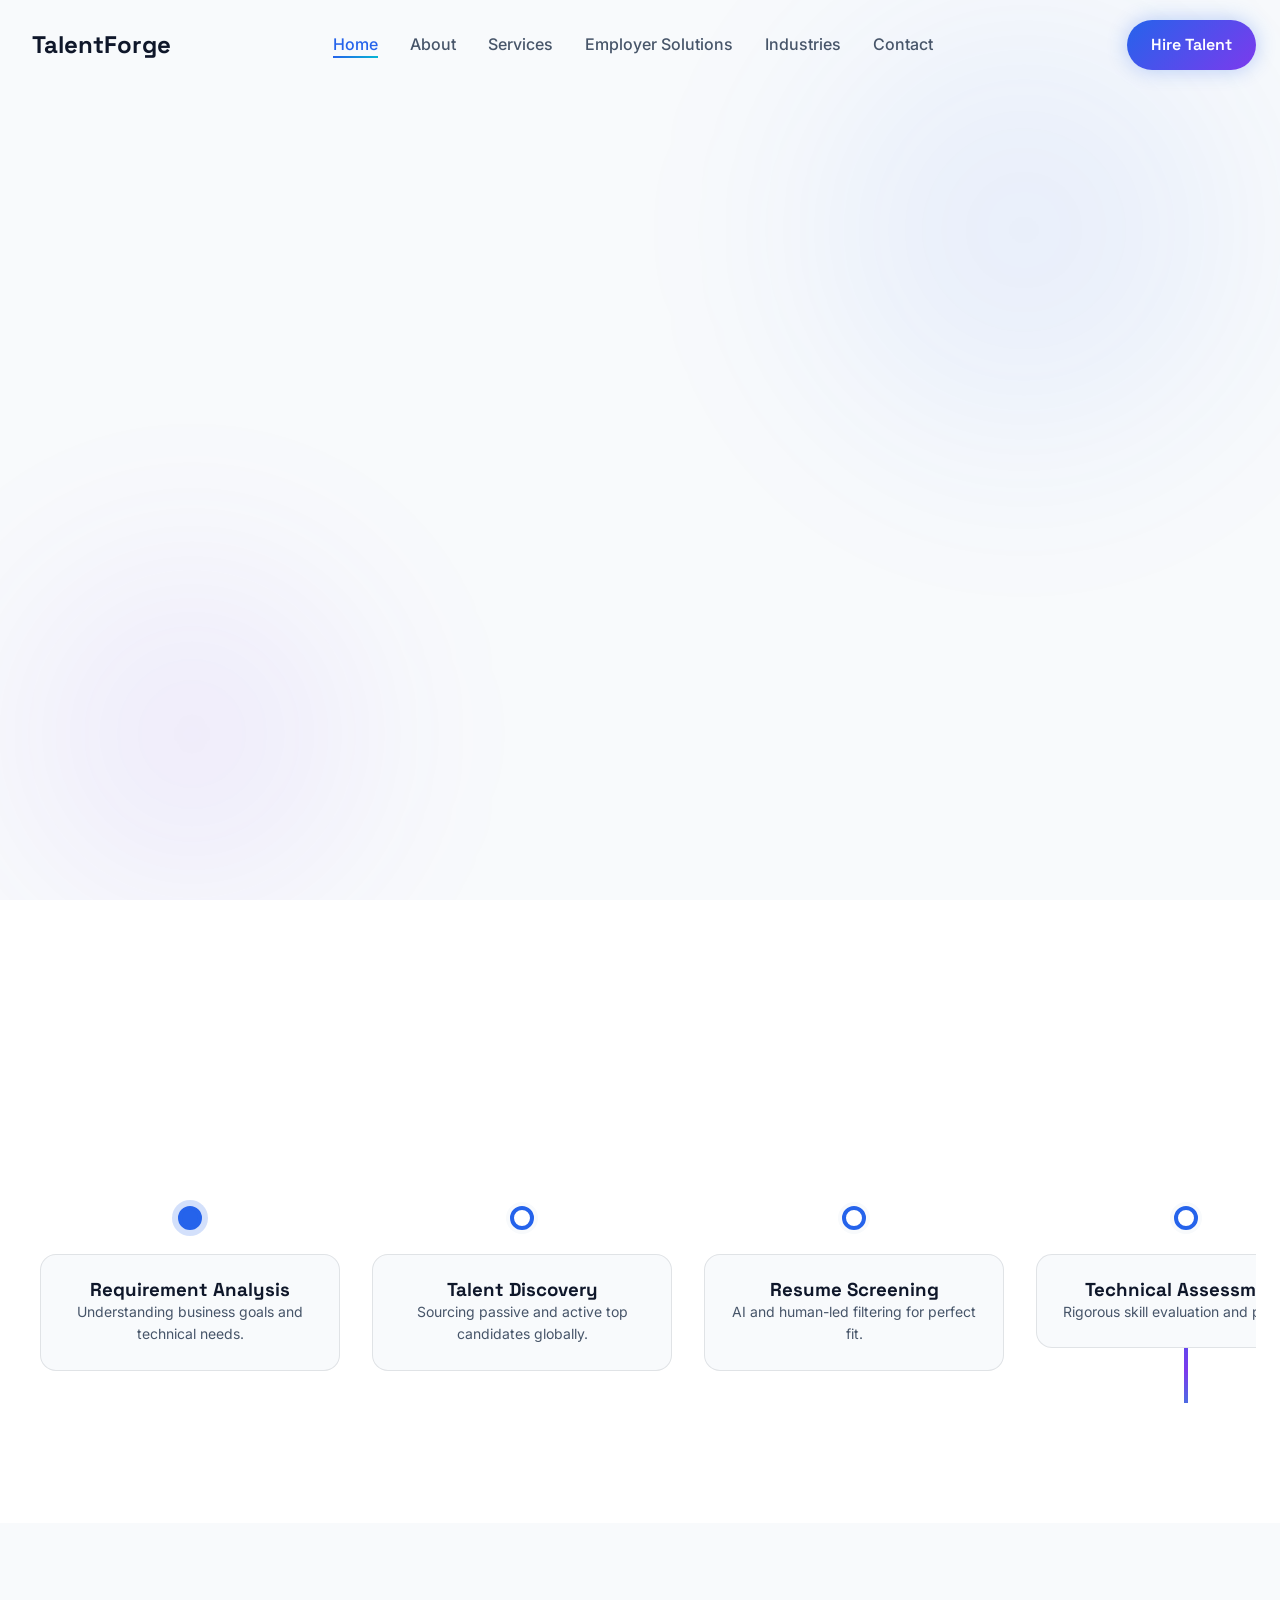
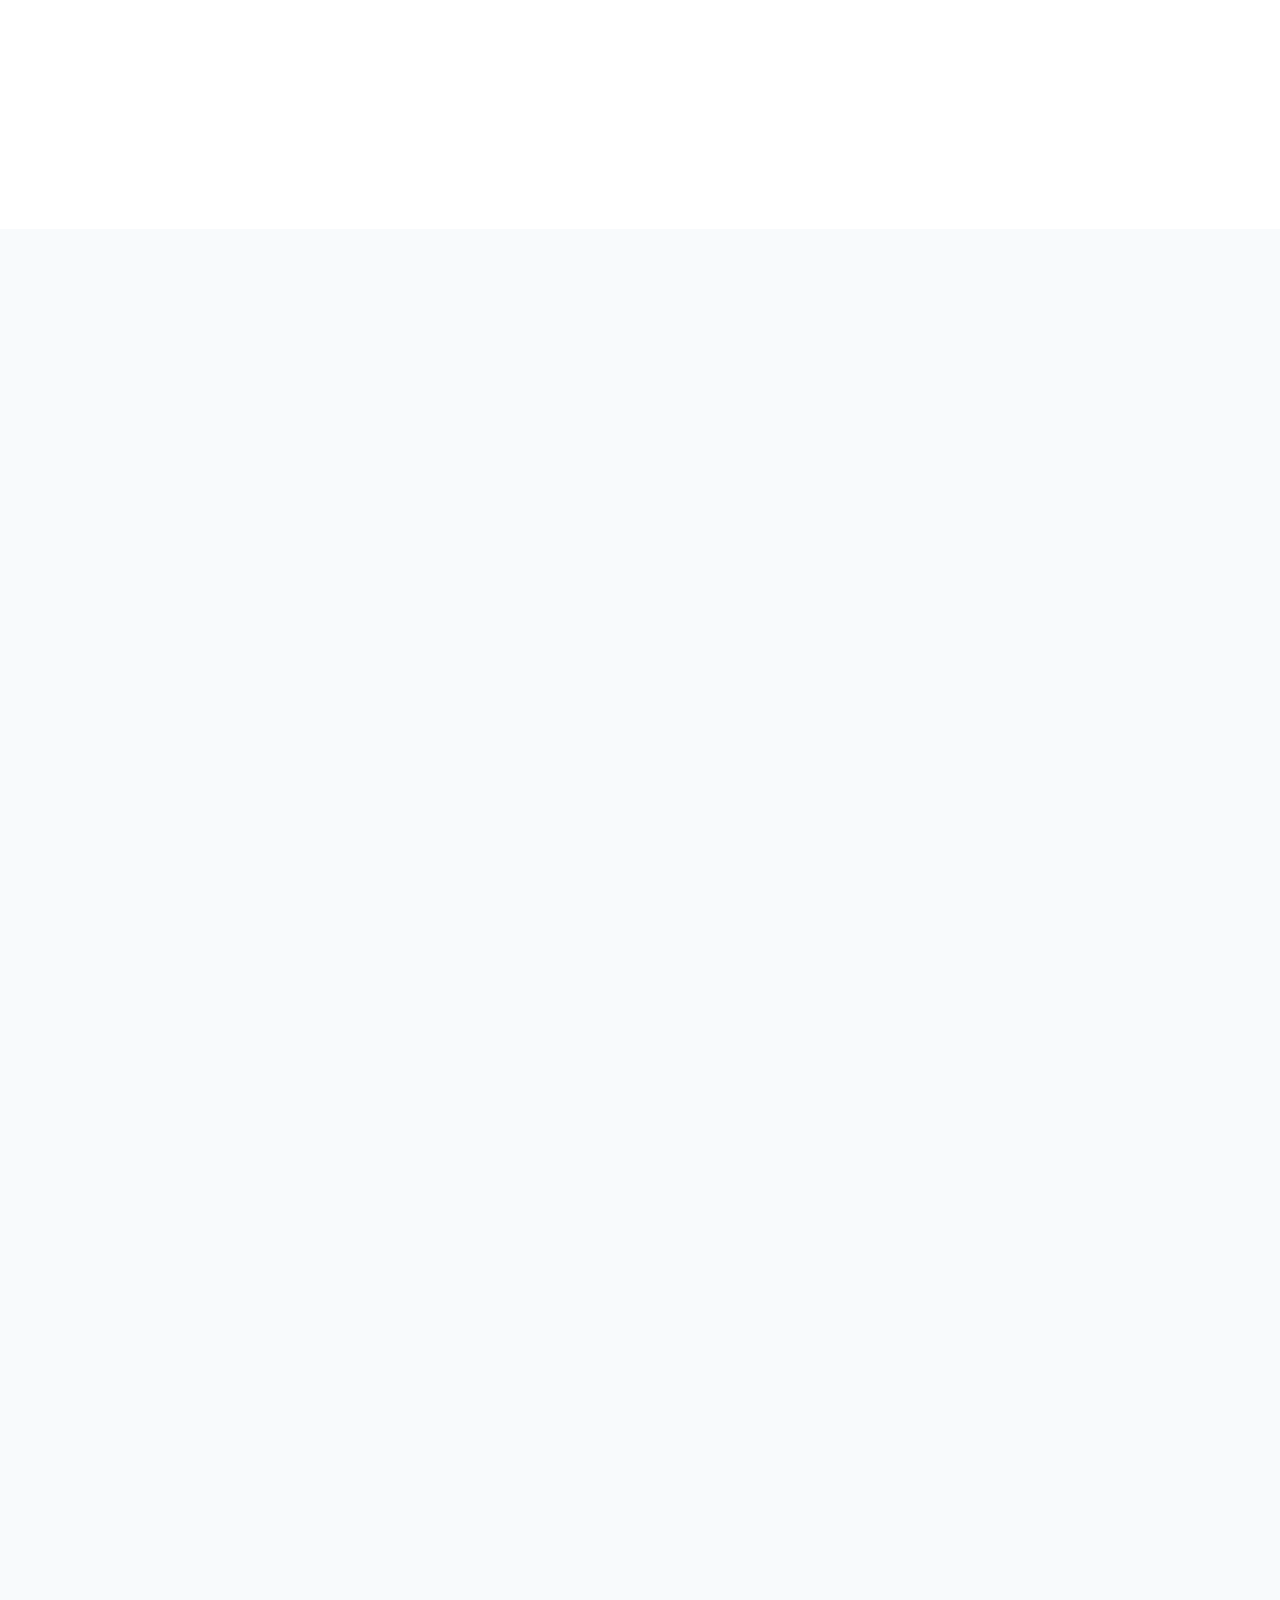
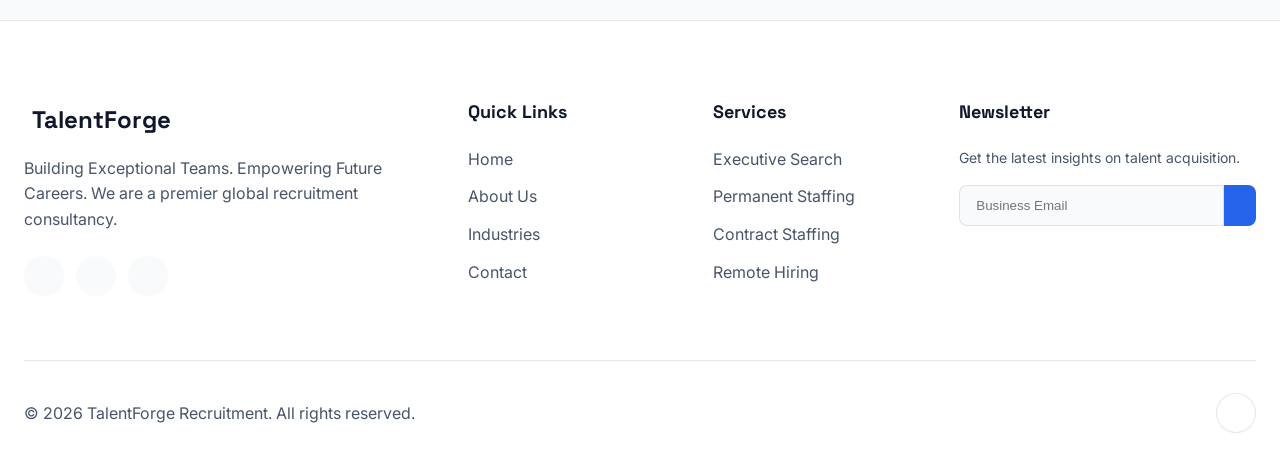
==== index.html @ ca58bf7a "first commit" ====
<!DOCTYPE html>
<html lang="en">
<head>
    <meta charset="UTF-8">
    <meta name="viewport" content="width=device-width, initial-scale=1.0">
    <title>TalentForge Recruitment | Building Exceptional Teams</title>
    <meta name="description" content="Global Recruitment Consultancy helping companies hire the best employees across multiple industries. Building Exceptional Teams. Empowering Future Careers.">
    
    <!-- Open Graph / SEO -->
    <meta property="og:title" content="TalentForge Recruitment">
    <meta property="og:description" content="Global Recruitment Consultancy helping companies hire the best employees.">
    <meta property="og:type" content="website">
    
    <!-- External CSS Libraries -->
    <link href="https://unpkg.com/aos@2.3.1/dist/aos.css" rel="stylesheet">
    <link rel="stylesheet" href="https://cdn.jsdelivr.net/npm/swiper@10/swiper-bundle.min.css"/>
    
    <!-- Custom CSS -->
    <link rel="stylesheet" href="./css/style.css">
</head>
<body>
    <!-- Scroll Progress -->
    <div class="scroll-progress" id="scroll-progress"></div>

    <!-- Navigation -->
    <nav class="navbar">
        <div class="container nav-container">
            <a href="index.html" class="logo">
                <i data-lucide="layers" class="logo-icon"></i>
                TalentForge
            </a>
            
            <ul class="nav-links">
                <li><a href="index.html" class="nav-link active">Home</a></li>
                <li><a href="about.html" class="nav-link">About</a></li>
                <li><a href="services.html" class="nav-link">Services</a></li>
                <li><a href="employer-solutions.html" class="nav-link">Employer Solutions</a></li>
                <li><a href="industries.html" class="nav-link">Industries</a></li>
                <li><a href="contact.html" class="nav-link">Contact</a></li>
            </ul>

            <div class="nav-actions">
                <button class="theme-toggle" id="theme-toggle" aria-label="Toggle Dark Mode">
                    <i data-lucide="moon"></i>
                </button>
                <a href="contact.html" class="btn btn-primary">Hire Talent</a>
                <button class="mobile-menu-btn" aria-label="Menu">
                    <i data-lucide="menu"></i>
                </button>
            </div>
        </div>
    </nav>

    <!-- Background Blobs -->
    <div class="bg-blobs">
        <div class="blob blob-1"></div>
        <div class="blob blob-2"></div>
    </div>

    <!-- SECTION 1: Immersive Hero Section -->
    <header class="hero-section">
        <div class="container hero-grid">
            <div class="hero-content" data-aos="fade-right">
                <h1>Building <span class="text-gradient">Exceptional</span> Teams Worldwide</h1>
                <p>We partner with visionary companies to recruit top-tier talent across industries. Empowering future careers and driving business growth through strategic talent acquisition.</p>
                <div class="hero-actions">
                    <a href="contact.html" class="btn btn-primary">Hire Talent <i data-lucide="arrow-right"></i></a>
                    <a href="services.html" class="btn btn-secondary">Explore Services</a>
                </div>
                <div class="trusted-by">
                    <p>Trusted by Industry Leaders</p>
                    <div class="logos-wrap">
                        <i data-lucide="command" style="width: 32px; height: 32px;"></i>
                        <i data-lucide="framer" style="width: 32px; height: 32px;"></i>
                        <i data-lucide="figma" style="width: 32px; height: 32px;"></i>
                        <i data-lucide="slack" style="width: 32px; height: 32px;"></i>
                        <i data-lucide="gitlab" style="width: 32px; height: 32px;"></i>
                    </div>
                </div>
            </div>
            
            <div class="hero-visuals" data-aos="fade-left" data-aos-delay="200">
                <div class="hero-img-wrap">
                    <img src="https://images.unsplash.com/photo-1600880292203-757bb62b4baf?ixlib=rb-4.0.3&auto=format&fit=crop&w=1000&q=80" alt="Corporate Team Meeting">
                    <div class="hero-img-overlay"></div>
                </div>
                
                <div class="floating-stat stat-1">
                    <div class="stat-icon"><i data-lucide="users"></i></div>
                    <div class="stat-info">
                        <h4>10k+</h4>
                        <p>Placements</p>
                    </div>
                </div>
                <div class="floating-stat stat-2">
                    <div class="stat-icon"><i data-lucide="globe"></i></div>
                    <div class="stat-info">
                        <h4>25+</h4>
                        <p>Countries</p>
                    </div>
                </div>
            </div>
        </div>
    </header>

    <!-- SECTION 2: Interactive Hiring Journey -->
    <section class="hiring-journey">
        <div class="container">
            <div class="section-header" data-aos="fade-up">
                <h2>Our <span class="text-gradient">Recruitment</span> Process</h2>
                <p>A seamless, data-driven approach to finding your next top performer.</p>
            </div>
            
            <div class="timeline-wrapper">
                <div class="timeline-track">
                    <div class="timeline-line"></div>
                    <div class="timeline-progress"></div>
                    
                    <!-- Nodes -->
                    <div class="timeline-node">
                        <div class="node-point active"></div>
                        <div class="node-content">
                            <i data-lucide="target" style="color: var(--color-primary); margin-bottom: 8px;"></i>
                            <h3>Requirement Analysis</h3>
                            <p style="font-size: 0.875rem;">Understanding business goals and technical needs.</p>
                        </div>
                    </div>
                    <div class="timeline-node">
                        <div class="node-point"></div>
                        <div class="node-content">
                            <i data-lucide="search" style="color: var(--color-primary); margin-bottom: 8px;"></i>
                            <h3>Talent Discovery</h3>
                            <p style="font-size: 0.875rem;">Sourcing passive and active top candidates globally.</p>
                        </div>
                    </div>
                    <div class="timeline-node">
                        <div class="node-point"></div>
                        <div class="node-content">
                            <i data-lucide="file-text" style="color: var(--color-primary); margin-bottom: 8px;"></i>
                            <h3>Resume Screening</h3>
                            <p style="font-size: 0.875rem;">AI and human-led filtering for perfect fit.</p>
                        </div>
                    </div>
                    <div class="timeline-node">
                        <div class="node-point"></div>
                        <div class="node-content">
                            <i data-lucide="code" style="color: var(--color-primary); margin-bottom: 8px;"></i>
                            <h3>Technical Assessment</h3>
                            <p style="font-size: 0.875rem;">Rigorous skill evaluation and profiling.</p>
                        </div>
                    </div>
                    <div class="timeline-node">
                        <div class="node-point"></div>
                        <div class="node-content">
                            <i data-lucide="video" style="color: var(--color-primary); margin-bottom: 8px;"></i>
                            <h3>Interview Coordination</h3>
                            <p style="font-size: 0.875rem;">Seamless scheduling with hiring managers.</p>
                        </div>
                    </div>
                    <div class="timeline-node">
                        <div class="node-point"></div>
                        <div class="node-content">
                            <i data-lucide="briefcase" style="color: var(--color-primary); margin-bottom: 8px;"></i>
                            <h3>Offer Management</h3>
                            <p style="font-size: 0.875rem;">Negotiation and transparent communication.</p>
                        </div>
                    </div>
                    <div class="timeline-node">
                        <div class="node-point"></div>
                        <div class="node-content">
                            <i data-lucide="check-circle" style="color: var(--color-primary); margin-bottom: 8px;"></i>
                            <h3>Successful Hiring</h3>
                            <p style="font-size: 0.875rem;">Onboarding support for long-term retention.</p>
                        </div>
                    </div>
                </div>
            </div>
        </div>
    </section>

    <!-- SECTION 3: AI Talent Intelligence Dashboard -->
    <section class="intelligence-dashboard">
        <div class="container">
            <div class="section-header" data-aos="fade-up">
                <h2>Talent <span class="text-gradient">Intelligence</span></h2>
                <p>Data-driven insights ensuring high-quality placements at scale.</p>
            </div>
            
            <div class="dashboard-grid">
                <div class="dash-card" data-aos="fade-up" data-aos-delay="100">
                    <div class="dash-icon"><i data-lucide="users"></i></div>
                    <div>
                        <div class="dash-value" data-target="150" data-suffix="k+">0</div>
                        <p>Active Candidates Pool</p>
                    </div>
                </div>
                <div class="dash-card" data-aos="fade-up" data-aos-delay="200">
                    <div class="dash-icon"><i data-lucide="building-2"></i></div>
                    <div>
                        <div class="dash-value" data-target="500" data-suffix="+">0</div>
                        <p>Companies Hiring</p>
                    </div>
                </div>
                <div class="dash-card" data-aos="fade-up" data-aos-delay="300">
                    <div class="dash-icon"><i data-lucide="clock"></i></div>
                    <div>
                        <div class="dash-value" data-target="14" data-suffix=" Days">0</div>
                        <p>Average Hiring Time</p>
                    </div>
                </div>
                <div class="dash-card" data-aos="fade-up" data-aos-delay="400">
                    <div class="dash-icon"><i data-lucide="bar-chart-2"></i></div>
                    <div>
                        <div class="dash-value" data-target="98" data-suffix="%">0</div>
                        <p>Placement Success Rate</p>
                    </div>
                </div>
                <div class="dash-card" data-aos="fade-up" data-aos-delay="500">
                    <div class="dash-icon"><i data-lucide="check-square"></i></div>
                    <div>
                        <div class="dash-value" data-target="92" data-suffix="%">0</div>
                        <p>Offer Acceptance Ratio</p>
                    </div>
                </div>
                <div class="dash-card" data-aos="fade-up" data-aos-delay="600">
                    <div class="dash-icon"><i data-lucide="smile"></i></div>
                    <div>
                        <div class="dash-value" data-target="4.9" data-suffix="/5">0</div>
                        <p>Candidate Satisfaction</p>
                    </div>
                </div>
            </div>
        </div>
    </section>

    <!-- SECTION 4: Interactive Industry Expertise -->
    <section class="industry-expertise">
        <div class="container">
            <div class="section-header" data-aos="fade-up">
                <h2>Industry <span class="text-gradient">Expertise</span></h2>
                <p>Specialized recruitment solutions tailored for niche industry demands.</p>
            </div>
            
            <div class="industry-grid">
                <!-- Tech -->
                <div class="industry-card" data-aos="zoom-in" data-aos-delay="100">
                    <div class="industry-bg" style="background-image: url('https://images.unsplash.com/photo-1519389950473-47ba0277781c?auto=format&fit=crop&w=600&q=80');"></div>
                    <div class="industry-overlay">
                        <h3 class="industry-title"><i data-lucide="cpu"></i> Technology</h3>
                        <div class="industry-details">
                            <ul>
                                <li><span>Popular Roles:</span><span>Software Eng, AI</span></li>
                                <li><span>Hiring Time:</span><span>12 Days</span></li>
                                <li><span>Talent Pool:</span><span>High</span></li>
                            </ul>
                        </div>
                    </div>
                </div>
                <!-- Healthcare -->
                <div class="industry-card" data-aos="zoom-in" data-aos-delay="200">
                    <div class="industry-bg" style="background-image: url('https://images.unsplash.com/photo-1576091160550-2173dba999ef?auto=format&fit=crop&w=600&q=80');"></div>
                    <div class="industry-overlay">
                        <h3 class="industry-title"><i data-lucide="heart-pulse"></i> Healthcare</h3>
                        <div class="industry-details">
                            <ul>
                                <li><span>Popular Roles:</span><span>Specialists, R&D</span></li>
                                <li><span>Hiring Time:</span><span>20 Days</span></li>
                                <li><span>Talent Pool:</span><span>Moderate</span></li>
                            </ul>
                        </div>
                    </div>
                </div>
                <!-- Finance -->
                <div class="industry-card" data-aos="zoom-in" data-aos-delay="300">
                    <div class="industry-bg" style="background-image: url('https://images.unsplash.com/photo-1460925895917-afdab827c52f?auto=format&fit=crop&w=600&q=80');"></div>
                    <div class="industry-overlay">
                        <h3 class="industry-title"><i data-lucide="pie-chart"></i> Finance</h3>
                        <div class="industry-details">
                            <ul>
                                <li><span>Popular Roles:</span><span>Analysts, FinTech</span></li>
                                <li><span>Hiring Time:</span><span>15 Days</span></li>
                                <li><span>Talent Pool:</span><span>High</span></li>
                            </ul>
                        </div>
                    </div>
                </div>
                <!-- Manufacturing -->
                <div class="industry-card" data-aos="zoom-in" data-aos-delay="400">
                    <div class="industry-bg" style="background-image: url('https://images.unsplash.com/photo-1581091226825-a6a2a5aee158?auto=format&fit=crop&w=600&q=80');"></div>
                    <div class="industry-overlay">
                        <h3 class="industry-title"><i data-lucide="factory"></i> Manufacturing</h3>
                        <div class="industry-details">
                            <ul>
                                <li><span>Popular Roles:</span><span>Plant Managers, QA</span></li>
                                <li><span>Hiring Time:</span><span>18 Days</span></li>
                                <li><span>Talent Pool:</span><span>Moderate</span></li>
                            </ul>
                        </div>
                    </div>
                </div>
                <!-- Add 4 more quickly for symmetry -->
                <div class="industry-card" data-aos="zoom-in" data-aos-delay="100">
                    <div class="industry-bg" style="background-image: url('https://images.unsplash.com/photo-1541888081622-297593c726c0?auto=format&fit=crop&w=600&q=80');"></div>
                    <div class="industry-overlay">
                        <h3 class="industry-title"><i data-lucide="hard-hat"></i> Construction</h3>
                        <div class="industry-details">
                            <ul>
                                <li><span>Popular Roles:</span><span>Project Managers</span></li>
                                <li><span>Hiring Time:</span><span>21 Days</span></li>
                                <li><span>Talent Pool:</span><span>Low</span></li>
                            </ul>
                        </div>
                    </div>
                </div>
                <div class="industry-card" data-aos="zoom-in" data-aos-delay="200">
                    <div class="industry-bg" style="background-image: url('https://images.unsplash.com/photo-1441986300917-64674bd600d8?auto=format&fit=crop&w=600&q=80');"></div>
                    <div class="industry-overlay">
                        <h3 class="industry-title"><i data-lucide="shopping-bag"></i> Retail</h3>
                        <div class="industry-details">
                            <ul>
                                <li><span>Popular Roles:</span><span>E-commerce Heads</span></li>
                                <li><span>Hiring Time:</span><span>10 Days</span></li>
                                <li><span>Talent Pool:</span><span>High</span></li>
                            </ul>
                        </div>
                    </div>
                </div>
                <div class="industry-card" data-aos="zoom-in" data-aos-delay="300">
                    <div class="industry-bg" style="background-image: url('https://images.unsplash.com/photo-1524178232363-1fb2b075b655?auto=format&fit=crop&w=600&q=80');"></div>
                    <div class="industry-overlay">
                        <h3 class="industry-title"><i data-lucide="graduation-cap"></i> Education</h3>
                        <div class="industry-details">
                            <ul>
                                <li><span>Popular Roles:</span><span>EdTech Leads</span></li>
                                <li><span>Hiring Time:</span><span>14 Days</span></li>
                                <li><span>Talent Pool:</span><span>Moderate</span></li>
                            </ul>
                        </div>
                    </div>
                </div>
                <div class="industry-card" data-aos="zoom-in" data-aos-delay="400">
                    <div class="industry-bg" style="background-image: url('https://images.unsplash.com/photo-1586528116311-ad8dd3c8310d?auto=format&fit=crop&w=600&q=80');"></div>
                    <div class="industry-overlay">
                        <h3 class="industry-title"><i data-lucide="truck"></i> Logistics</h3>
                        <div class="industry-details">
                            <ul>
                                <li><span>Popular Roles:</span><span>Supply Chain Mgrs</span></li>
                                <li><span>Hiring Time:</span><span>16 Days</span></li>
                                <li><span>Talent Pool:</span><span>Moderate</span></li>
                            </ul>
                        </div>
                    </div>
                </div>
            </div>
        </div>
    </section>

    <!-- SECTION 5: Corporate Success Stories -->
    <section class="success-stories">
        <div class="container">
            <div class="section-header" data-aos="fade-up">
                <h2>Corporate <span class="text-gradient">Success Stories</span></h2>
                <p>How we helped industry leaders build their dream teams.</p>
            </div>
            
            <div class="swiper story-swiper" data-aos="fade-up">
                <div class="swiper-wrapper">
                    <div class="swiper-slide">
                        <div class="story-card">
                            <div class="story-content">
                                <h3>FinTechCorp Global</h3>
                                <p>Scaling an engineering team from 10 to 150 across 3 continents.</p>
                                
                                <div class="story-timeline">
                                    <div class="st-item">
                                        <h4>Before Hiring</h4>
                                        <p>Struggling with 6-month vacant roles and poor culture fit.</p>
                                    </div>
                                    <div class="st-item">
                                        <h4>Recruitment Process</h4>
                                        <p>Deployed dedicated AI screening and specialized recruiters.</p>
                                    </div>
                                    <div class="st-item">
                                        <h4>Successful Placement</h4>
                                        <p>140 engineers hired in 8 months. 98% retention rate.</p>
                                    </div>
                                    <div class="st-item">
                                        <h4>Business Growth</h4>
                                        <p>Product launched 3 months ahead of schedule.</p>
                                    </div>
                                </div>
                            </div>
                            <div class="story-visual">
                                <img src="https://images.unsplash.com/photo-1556761175-4b46a572b786?auto=format&fit=crop&w=800&q=80" alt="Corporate Success">
                            </div>
                        </div>
                    </div>
                    <!-- Add more slides if needed, Swiper allows easy swiping -->
                </div>
            </div>
        </div>
    </section>

    <!-- SECTION 6: Premium CTA Banner -->
    <section class="container" data-aos="zoom-in" data-aos-duration="1000">
        <div class="premium-cta">
            <div class="cta-shapes">
                <div class="cta-shape shape-1"></div>
                <div class="cta-shape shape-2"></div>
            </div>
            <div class="cta-content">
                <h2>Let's Build Your Dream Workforce</h2>
                <p style="font-size: 1.25rem; margin-bottom: 2rem; opacity: 0.9;">Partner with TalentForge to transform your talent acquisition strategy today.</p>
                <div class="cta-actions">
                    <a href="contact.html" class="btn" style="background: #fff; color: var(--color-primary);">Hire Talent</a>
                    <a href="contact.html" class="btn btn-secondary">Schedule Consultation</a>
                </div>
            </div>
        </div>
    </section>

    <!-- Footer -->
    <footer class="footer">
        <div class="container">
            <div class="footer-grid">
                <div class="footer-brand">
                    <a href="index.html" class="logo">
                        <i data-lucide="layers" class="logo-icon"></i>
                        TalentForge
                    </a>
                    <p>Building Exceptional Teams. Empowering Future Careers. We are a premier global recruitment consultancy.</p>
                    <div class="social-links">
                        <a href="#" class="social-link"><i data-lucide="linkedin"></i></a>
                        <a href="#" class="social-link"><i data-lucide="twitter"></i></a>
                        <a href="#" class="social-link"><i data-lucide="facebook"></i></a>
                    </div>
                </div>
                
                <div>
                    <h4 class="footer-title">Quick Links</h4>
                    <div class="footer-links">
                        <a href="index.html">Home</a>
                        <a href="about.html">About Us</a>
                        <a href="industries.html">Industries</a>
                        <a href="contact.html">Contact</a>
                    </div>
                </div>
                
                <div>
                    <h4 class="footer-title">Services</h4>
                    <div class="footer-links">
                        <a href="services.html">Executive Search</a>
                        <a href="services.html">Permanent Staffing</a>
                        <a href="services.html">Contract Staffing</a>
                        <a href="services.html">Remote Hiring</a>
                    </div>
                </div>
                
                <div>
                    <h4 class="footer-title">Newsletter</h4>
                    <p style="margin-bottom: 1rem; font-size: 0.875rem;">Get the latest insights on talent acquisition.</p>
                    <form class="newsletter-form" onsubmit="event.preventDefault()">
                        <input type="email" placeholder="Business Email" required>
                        <button type="submit"><i data-lucide="send"></i></button>
                    </form>
                </div>
            </div>
            
            <div class="footer-bottom">
                <p>&copy; 2026 TalentForge Recruitment. All rights reserved.</p>
                <button class="back-to-top" id="backToTop" aria-label="Back to Top">
                    <i data-lucide="arrow-up"></i>
                </button>
            </div>
        </div>
    </footer>

    <!-- Scripts -->
    <script src="https://unpkg.com/lucide@latest"></script>
    <script src="https://unpkg.com/aos@2.3.1/dist/aos.js"></script>
    <script src="https://cdnjs.cloudflare.com/ajax/libs/gsap/3.12.2/gsap.min.js"></script>
    <script src="https://cdnjs.cloudflare.com/ajax/libs/gsap/3.12.2/ScrollTrigger.min.js"></script>
    <script src="https://cdn.jsdelivr.net/npm/swiper@10/swiper-bundle.min.js"></script>
    <script src="./js/script.js"></script>
</body>
</html>
---- css/style.css ----
@import url('https://fonts.googleapis.com/css2?family=Inter:wght@300;400;500;600;700&family=Space+Grotesk:wght@300;400;500;600;700&display=swap');

:root {
  /* Colors - Light Mode */
  --color-primary: #2563EB;
  --color-secondary: #7C3AED;
  --color-accent: #06B6D4;
  --color-bg: #F8FAFC;
  --color-surface: #FFFFFF;
  --color-heading: #0F172A;
  --color-text: #475569;
  --color-border: rgba(15, 23, 42, 0.1);
  --color-glass: rgba(255, 255, 255, 0.7);
  --color-glass-border: rgba(255, 255, 255, 0.5);
  
  /* Layout */
  --container-width: 1280px;
  --spacing-unit: 8px;
  
  /* Shadows */
  --shadow-sm: 0 4px 6px -1px rgba(0, 0, 0, 0.05), 0 2px 4px -1px rgba(0, 0, 0, 0.03);
  --shadow-md: 0 10px 15px -3px rgba(0, 0, 0, 0.05), 0 4px 6px -2px rgba(0, 0, 0, 0.025);
  --shadow-lg: 0 20px 25px -5px rgba(0, 0, 0, 0.05), 0 10px 10px -5px rgba(0, 0, 0, 0.02);
  --shadow-glow: 0 0 20px rgba(37, 99, 235, 0.3);
}

[data-theme="dark"] {
  --color-bg: #0F172A;
  --color-surface: #1E293B;
  --color-heading: #FFFFFF;
  --color-text: #94A3B8;
  --color-border: rgba(255, 255, 255, 0.1);
  --color-glass: rgba(15, 23, 42, 0.7);
  --color-glass-border: rgba(255, 255, 255, 0.1);
  
  --shadow-sm: 0 4px 6px -1px rgba(0, 0, 0, 0.5);
  --shadow-md: 0 10px 15px -3px rgba(0, 0, 0, 0.5);
  --shadow-lg: 0 20px 25px -5px rgba(0, 0, 0, 0.5);
}

/* Reset & Base */
*, *::before, *::after {
  box-sizing: border-box;
  margin: 0;
  padding: 0;
}

html {
  scroll-behavior: smooth;
  font-size: 16px;
}

body {
  font-family: 'Inter', sans-serif;
  background-color: var(--color-bg);
  color: var(--color-text);
  line-height: 1.6;
  overflow-x: hidden;
  transition: background-color 0.3s ease, color 0.3s ease;
}

h1, h2, h3, h4, h5, h6 {
  font-family: 'Space Grotesk', sans-serif;
  color: var(--color-heading);
  line-height: 1.2;
}

a {
  text-decoration: none;
  color: inherit;
}

img {
  max-width: 100%;
  display: block;
}

ul {
  list-style: none;
}

/* Container */
.container {
  width: 100%;
  max-width: var(--container-width);
  margin: 0 auto;
  padding: 0 calc(var(--spacing-unit) * 3);
}

/* Typography Utilities */
.text-gradient {
  background: linear-gradient(135deg, var(--color-primary), var(--color-secondary));
  -webkit-background-clip: text;
  -webkit-text-fill-color: transparent;
  background-clip: text;
}

/* Buttons */
.btn {
  display: inline-flex;
  align-items: center;
  justify-content: center;
  gap: calc(var(--spacing-unit) * 1);
  padding: calc(var(--spacing-unit) * 1.5) calc(var(--spacing-unit) * 3);
  border-radius: 50px;
  font-weight: 600;
  font-family: 'Space Grotesk', sans-serif;
  cursor: pointer;
  transition: all 0.3s ease;
  border: none;
  font-size: 1rem;
}

.btn-primary {
  background: linear-gradient(135deg, var(--color-primary), var(--color-secondary));
  color: #FFFFFF;
  box-shadow: var(--shadow-glow);
}

.btn-primary:hover {
  transform: translateY(-2px);
  box-shadow: 0 10px 25px rgba(124, 58, 237, 0.4);
}

.btn-secondary {
  background: var(--color-glass);
  color: var(--color-heading);
  border: 1px solid var(--color-glass-border);
  backdrop-filter: blur(10px);
  -webkit-backdrop-filter: blur(10px);
}

.btn-secondary:hover {
  background: var(--color-surface);
  transform: translateY(-2px);
  box-shadow: var(--shadow-md);
}

/* Navigation */
.navbar {
  position: fixed;
  top: 0;
  left: 0;
  width: 100%;
  z-index: 1000;
  padding: calc(var(--spacing-unit) * 2.5) 0;
  transition: all 0.3s ease;
  background: transparent;
}

.navbar.scrolled {
  padding: calc(var(--spacing-unit) * 1.5) 0;
  background: var(--color-glass);
  backdrop-filter: blur(15px);
  -webkit-backdrop-filter: blur(15px);
  border-bottom: 1px solid var(--color-glass-border);
  box-shadow: var(--shadow-sm);
}

.nav-container {
  display: flex;
  justify-content: space-between;
  align-items: center;
}

.logo {
  font-family: 'Space Grotesk', sans-serif;
  font-size: 1.5rem;
  font-weight: 700;
  color: var(--color-heading);
  display: flex;
  align-items: center;
  gap: calc(var(--spacing-unit) * 1);
}

.logo-icon {
  color: var(--color-primary);
}

.nav-links {
  display: flex;
  gap: calc(var(--spacing-unit) * 4);
}

.nav-link {
  font-weight: 500;
  color: var(--color-text);
  position: relative;
  transition: color 0.3s ease;
}

.nav-link:hover, .nav-link.active {
  color: var(--color-primary);
}

.nav-link::after {
  content: '';
  position: absolute;
  bottom: -4px;
  left: 0;
  width: 0;
  height: 2px;
  background: linear-gradient(90deg, var(--color-primary), var(--color-accent));
  transition: width 0.3s ease;
}

.nav-link:hover::after, .nav-link.active::after {
  width: 100%;
}

.nav-actions {
  display: flex;
  align-items: center;
  gap: calc(var(--spacing-unit) * 2);
}

.theme-toggle {
  background: none;
  border: none;
  color: var(--color-heading);
  cursor: pointer;
  font-size: 1.25rem;
  display: flex;
  align-items: center;
  justify-content: center;
  padding: calc(var(--spacing-unit) * 1);
  border-radius: 50%;
  transition: background-color 0.3s ease;
}

.theme-toggle:hover {
  background-color: var(--color-border);
}

/* Mobile Menu Button */
.mobile-menu-btn {
  display: none;
  background: none;
  border: none;
  color: var(--color-heading);
  cursor: pointer;
}

/* Mouse Glow */
.mouse-glow {
  position: fixed;
  width: 400px;
  height: 400px;
  background: radial-gradient(circle, rgba(37,99,235,0.1) 0%, rgba(124,58,237,0.05) 40%, rgba(255,255,255,0) 70%);
  border-radius: 50%;
  pointer-events: none;
  z-index: 9999;
  transform: translate(-50%, -50%);
  transition: opacity 0.3s ease;
  mix-blend-mode: screen;
}

[data-theme="dark"] .mouse-glow {
  background: radial-gradient(circle, rgba(37,99,235,0.15) 0%, rgba(124,58,237,0.1) 40%, rgba(15,23,42,0) 70%);
  mix-blend-mode: lighten;
}

/* Scroll Progress */
.scroll-progress {
  position: fixed;
  top: 0;
  left: 0;
  height: 3px;
  background: linear-gradient(90deg, var(--color-primary), var(--color-secondary), var(--color-accent));
  width: 0%;
  z-index: 1001;
}

/* Footer */
.footer {
  background-color: var(--color-surface);
  border-top: 1px solid var(--color-border);
  padding: calc(var(--spacing-unit) * 10) 0 calc(var(--spacing-unit) * 4);
  position: relative;
  overflow: hidden;
}

.footer-grid {
  display: grid;
  grid-template-columns: 2fr 1fr 1fr 1.5fr;
  gap: calc(var(--spacing-unit) * 6);
  margin-bottom: calc(var(--spacing-unit) * 8);
}

.footer-brand p {
  margin-top: calc(var(--spacing-unit) * 2);
  margin-bottom: calc(var(--spacing-unit) * 3);
}

.social-links {
  display: flex;
  gap: calc(var(--spacing-unit) * 1.5);
}

.social-link {
  display: flex;
  align-items: center;
  justify-content: center;
  width: 40px;
  height: 40px;
  border-radius: 50%;
  background: var(--color-bg);
  color: var(--color-heading);
  transition: all 0.3s ease;
}

.social-link:hover {
  background: var(--color-primary);
  color: #fff;
  transform: translateY(-3px);
}

.footer-title {
  font-size: 1.125rem;
  margin-bottom: calc(var(--spacing-unit) * 3);
}

.footer-links {
  display: flex;
  flex-direction: column;
  gap: calc(var(--spacing-unit) * 1.5);
}

.footer-links a {
  transition: color 0.3s ease;
}

.footer-links a:hover {
  color: var(--color-primary);
}

.newsletter-form {
  display: flex;
  margin-top: calc(var(--spacing-unit) * 2);
}

.newsletter-form input {
  flex: 1;
  padding: calc(var(--spacing-unit) * 1.5) calc(var(--spacing-unit) * 2);
  border: 1px solid var(--color-border);
  background: var(--color-bg);
  color: var(--color-text);
  border-radius: 8px 0 0 8px;
  outline: none;
}

.newsletter-form button {
  padding: 0 calc(var(--spacing-unit) * 2);
  background: var(--color-primary);
  color: #fff;
  border: none;
  border-radius: 0 8px 8px 0;
  cursor: pointer;
  transition: background 0.3s ease;
}

.newsletter-form button:hover {
  background: var(--color-secondary);
}

.footer-bottom {
  display: flex;
  justify-content: space-between;
  align-items: center;
  padding-top: calc(var(--spacing-unit) * 4);
  border-top: 1px solid var(--color-border);
}

.back-to-top {
  background: var(--color-surface);
  border: 1px solid var(--color-border);
  color: var(--color-heading);
  width: 40px;
  height: 40px;
  border-radius: 50%;
  display: flex;
  align-items: center;
  justify-content: center;
  cursor: pointer;
  transition: all 0.3s ease;
}

.back-to-top:hover {
  background: var(--color-primary);
  color: #fff;
}

/* Background Blobs */
.bg-blobs {
  position: absolute;
  top: 0;
  left: 0;
  width: 100%;
  height: 100%;
  overflow: hidden;
  z-index: -1;
  pointer-events: none;
}

.blob {
  position: absolute;
  filter: blur(80px);
  opacity: 0.5;
  animation: float 20s infinite ease-in-out alternate;
}

.blob-1 {
  top: -10%;
  right: -5%;
  width: 50vw;
  height: 50vw;
  background: radial-gradient(circle, rgba(37,99,235,0.2) 0%, rgba(255,255,255,0) 70%);
}

.blob-2 {
  bottom: -10%;
  left: -5%;
  width: 40vw;
  height: 40vw;
  background: radial-gradient(circle, rgba(124,58,237,0.2) 0%, rgba(255,255,255,0) 70%);
  animation-delay: -5s;
}

[data-theme="dark"] .blob-1 { background: radial-gradient(circle, rgba(37,99,235,0.15) 0%, rgba(15,23,42,0) 70%); }
[data-theme="dark"] .blob-2 { background: radial-gradient(circle, rgba(124,58,237,0.15) 0%, rgba(15,23,42,0) 70%); }

@keyframes float {
  0% { transform: translate(0, 0) rotate(0deg); }
  50% { transform: translate(5%, 10%) rotate(180deg); }
  100% { transform: translate(-5%, -10%) rotate(360deg); }
}

/* Glass Card Base */
.glass-card {
  background: var(--color-glass);
  backdrop-filter: blur(10px);
  -webkit-backdrop-filter: blur(10px);
  border: 1px solid var(--color-glass-border);
  border-radius: 24px;
  box-shadow: var(--shadow-lg);
  padding: calc(var(--spacing-unit) * 4);
  transition: transform 0.3s ease, box-shadow 0.3s ease;
}

.glass-card:hover {
  transform: translateY(-5px);
  box-shadow: var(--shadow-glow);
}

/* Pages Layouts */

/* Home Hero */
.hero-section {
  position: relative;
  padding-top: calc(var(--spacing-unit) * 20);
  padding-bottom: calc(var(--spacing-unit) * 12);
  min-height: 100vh;
  display: flex;
  align-items: center;
}

.hero-grid {
  display: grid;
  grid-template-columns: 1.2fr 0.8fr;
  gap: calc(var(--spacing-unit) * 8);
  align-items: center;
}

.hero-content h1 {
  font-size: clamp(3rem, 5vw, 4.5rem);
  margin-bottom: calc(var(--spacing-unit) * 3);
  letter-spacing: -1px;
}

.hero-content p {
  font-size: 1.25rem;
  margin-bottom: calc(var(--spacing-unit) * 5);
  max-width: 600px;
}

.hero-actions {
  display: flex;
  gap: calc(var(--spacing-unit) * 2);
  margin-bottom: calc(var(--spacing-unit) * 6);
}

.trusted-by p {
  font-size: 0.875rem;
  text-transform: uppercase;
  letter-spacing: 2px;
  font-weight: 600;
  margin-bottom: calc(var(--spacing-unit) * 2);
}

.logos-wrap {
  display: flex;
  gap: calc(var(--spacing-unit) * 4);
  opacity: 0.6;
}

.hero-visuals {
  position: relative;
}

.hero-img-wrap {
  border-radius: 30px;
  overflow: hidden;
  position: relative;
}

.hero-img-wrap img {
  width: 100%;
  height: auto;
  transform: scale(1.05);
}

.hero-img-overlay {
  position: absolute;
  inset: 0;
  background: linear-gradient(to top, var(--color-bg), transparent);
}

.floating-stat {
  position: absolute;
  background: var(--color-surface);
  padding: calc(var(--spacing-unit) * 2) calc(var(--spacing-unit) * 3);
  border-radius: 16px;
  box-shadow: var(--shadow-lg);
  display: flex;
  align-items: center;
  gap: calc(var(--spacing-unit) * 2);
  animation: floatStat 6s infinite ease-in-out alternate;
  z-index: 10;
  border: 1px solid var(--color-border);
}

.stat-1 { top: 10%; left: -10%; }
.stat-2 { bottom: 15%; right: -5%; animation-delay: -3s; }

.stat-icon {
  width: 48px;
  height: 48px;
  border-radius: 50%;
  background: rgba(37, 99, 235, 0.1);
  color: var(--color-primary);
  display: flex;
  align-items: center;
  justify-content: center;
}

.stat-info h4 {
  font-size: 1.25rem;
  margin-bottom: 0;
}

.stat-info p {
  font-size: 0.875rem;
  margin: 0;
}

@keyframes floatStat {
  0% { transform: translateY(0px); }
  100% { transform: translateY(-15px); }
}

/* Home Hiring Journey */
.hiring-journey {
  padding: calc(var(--spacing-unit) * 15) 0;
  background: var(--color-surface);
  position: relative;
  overflow: hidden;
}

.section-header {
  text-align: center;
  margin-bottom: calc(var(--spacing-unit) * 8);
  max-width: 700px;
  margin-inline: auto;
}

.section-header h2 {
  font-size: 2.5rem;
  margin-bottom: calc(var(--spacing-unit) * 2);
}

.timeline-wrapper {
  position: relative;
  padding: calc(var(--spacing-unit) * 4) 0;
  display: flex;
  overflow-x: auto;
  scroll-snap-type: x mandatory;
  scrollbar-width: none; /* Firefox */
}

.timeline-wrapper::-webkit-scrollbar {
  display: none; /* Chrome */
}

.timeline-track {
  display: flex;
  gap: calc(var(--spacing-unit) * 4);
  position: relative;
  padding: 0 calc(var(--spacing-unit) * 2);
}

.timeline-line {
  position: absolute;
  top: 50%;
  left: 0;
  height: 2px;
  width: 100%;
  background: var(--color-border);
  z-index: 0;
}

.timeline-progress {
  position: absolute;
  top: 50%;
  left: 0;
  height: 2px;
  width: 0%;
  background: linear-gradient(90deg, var(--color-primary), var(--color-accent));
  z-index: 1;
  box-shadow: var(--shadow-glow);
}

.timeline-node {
  min-width: 300px;
  position: relative;
  z-index: 2;
  scroll-snap-align: center;
}

.node-point {
  width: 24px;
  height: 24px;
  border-radius: 50%;
  background: var(--color-surface);
  border: 4px solid var(--color-primary);
  margin: 0 auto calc(var(--spacing-unit) * 3);
  position: relative;
  z-index: 2;
  box-shadow: 0 0 0 4px var(--color-bg);
  transition: all 0.3s ease;
}

.node-point.active {
  background: var(--color-primary);
  box-shadow: 0 0 0 6px rgba(37,99,235,0.2);
}

.node-content {
  background: var(--color-bg);
  padding: calc(var(--spacing-unit) * 3);
  border-radius: 16px;
  border: 1px solid var(--color-border);
  text-align: center;
  transition: all 0.3s ease;
}

.node-content:hover {
  transform: translateY(-5px);
  border-color: var(--color-primary);
  box-shadow: var(--shadow-md);
}

/* AI Talent Intelligence Dashboard */
.intelligence-dashboard {
  padding: calc(var(--spacing-unit) * 15) 0;
  position: relative;
}

.dashboard-grid {
  display: grid;
  grid-template-columns: repeat(3, 1fr);
  gap: calc(var(--spacing-unit) * 3);
  margin-top: calc(var(--spacing-unit) * 6);
}

.dash-card {
  background: var(--color-surface);
  border-radius: 24px;
  padding: calc(var(--spacing-unit) * 4);
  border: 1px solid var(--color-border);
  display: flex;
  flex-direction: column;
  justify-content: space-between;
  position: relative;
  overflow: hidden;
}

.dash-card::before {
  content: '';
  position: absolute;
  top: 0;
  left: 0;
  width: 100%;
  height: 4px;
  background: linear-gradient(90deg, var(--color-primary), var(--color-accent));
  opacity: 0;
  transition: opacity 0.3s ease;
}

.dash-card:hover::before {
  opacity: 1;
}

.dash-icon {
  width: 48px;
  height: 48px;
  border-radius: 12px;
  background: rgba(37,99,235,0.1);
  color: var(--color-primary);
  display: flex;
  align-items: center;
  justify-content: center;
  margin-bottom: calc(var(--spacing-unit) * 3);
}

.dash-value {
  font-size: 2.5rem;
  font-weight: 700;
  font-family: 'Space Grotesk', sans-serif;
  color: var(--color-heading);
  margin-bottom: calc(var(--spacing-unit) * 1);
}

/* Interactive Industry Expertise */
.industry-expertise {
  padding: calc(var(--spacing-unit) * 15) 0;
  background: var(--color-surface);
}

.industry-grid {
  display: grid;
  grid-template-columns: repeat(4, 1fr);
  gap: calc(var(--spacing-unit) * 3);
}

.industry-card {
  position: relative;
  height: 300px;
  border-radius: 24px;
  overflow: hidden;
  cursor: pointer;
}

.industry-bg {
  position: absolute;
  inset: 0;
  background-size: cover;
  background-position: center;
  transition: transform 0.5s ease;
}

.industry-overlay {
  position: absolute;
  inset: 0;
  background: linear-gradient(to top, rgba(15,23,42,0.9) 0%, rgba(15,23,42,0.3) 100%);
  display: flex;
  flex-direction: column;
  justify-content: flex-end;
  padding: calc(var(--spacing-unit) * 3);
  transition: all 0.5s ease;
}

.industry-title {
  color: #fff;
  font-size: 1.5rem;
  display: flex;
  align-items: center;
  gap: calc(var(--spacing-unit) * 1);
  margin-bottom: 0;
  transition: margin 0.3s ease;
}

.industry-details {
  height: 0;
  overflow: hidden;
  opacity: 0;
  transition: all 0.3s ease;
  color: #CBD5E1;
  font-size: 0.875rem;
}

.industry-details ul {
  margin-top: calc(var(--spacing-unit) * 2);
}

.industry-details li {
  display: flex;
  justify-content: space-between;
  margin-bottom: calc(var(--spacing-unit) * 1);
  border-bottom: 1px solid rgba(255,255,255,0.1);
  padding-bottom: 4px;
}

.industry-card:hover .industry-bg {
  transform: scale(1.1);
}

.industry-card:hover .industry-title {
  margin-bottom: calc(var(--spacing-unit) * 2);
}

.industry-card:hover .industry-details {
  height: 120px;
  opacity: 1;
}

/* Success Stories */
.success-stories {
  padding: calc(var(--spacing-unit) * 15) 0;
}

.story-card {
  background: var(--color-surface);
  border-radius: 24px;
  padding: calc(var(--spacing-unit) * 4);
  border: 1px solid var(--color-border);
  display: grid;
  grid-template-columns: 1fr 1fr;
  gap: calc(var(--spacing-unit) * 4);
  align-items: center;
}

.story-content h3 {
  font-size: 2rem;
  margin-bottom: calc(var(--spacing-unit) * 2);
}

.story-timeline {
  margin-top: calc(var(--spacing-unit) * 3);
  border-left: 2px solid var(--color-border);
  padding-left: calc(var(--spacing-unit) * 3);
}

.st-item {
  position: relative;
  margin-bottom: calc(var(--spacing-unit) * 3);
}

.st-item::before {
  content: '';
  position: absolute;
  left: calc(calc(var(--spacing-unit) * -3) - 7px);
  top: 5px;
  width: 12px;
  height: 12px;
  border-radius: 50%;
  background: var(--color-primary);
  box-shadow: 0 0 0 4px var(--color-surface);
}

.st-item h4 {
  font-size: 1rem;
  margin-bottom: 4px;
}

.st-item p {
  font-size: 0.875rem;
  margin: 0;
}

.story-visual {
  border-radius: 16px;
  overflow: hidden;
  position: relative;
}

/* Premium CTA */
.premium-cta {
  padding: calc(var(--spacing-unit) * 12) 0;
  margin: calc(var(--spacing-unit) * 10) calc(var(--spacing-unit) * 3);
  border-radius: 40px;
  background: linear-gradient(135deg, var(--color-primary), var(--color-secondary));
  position: relative;
  overflow: hidden;
  text-align: center;
  color: #fff;
  box-shadow: 0 20px 40px rgba(37, 99, 235, 0.2);
}

.cta-content {
  position: relative;
  z-index: 2;
  max-width: 800px;
  margin: 0 auto;
}

.cta-content h2 {
  color: #fff;
  font-size: 3rem;
  margin-bottom: calc(var(--spacing-unit) * 3);
}

.cta-actions {
  display: flex;
  justify-content: center;
  gap: calc(var(--spacing-unit) * 2);
}

.cta-actions .btn-secondary {
  background: rgba(255,255,255,0.1);
  color: #fff;
  border-color: rgba(255,255,255,0.3);
}

.cta-actions .btn-secondary:hover {
  background: rgba(255,255,255,0.2);
}

.cta-shapes {
  position: absolute;
  inset: 0;
  z-index: 1;
}

.cta-shape {
  position: absolute;
  background: rgba(255,255,255,0.1);
  backdrop-filter: blur(5px);
  border-radius: 50%;
}

.shape-1 { width: 300px; height: 300px; top: -100px; left: -100px; }
.shape-2 { width: 200px; height: 200px; bottom: -50px; right: 10%; }


/* ==================== ABOUT PAGE ==================== */
.page-hero {
  padding-top: calc(var(--spacing-unit) * 20);
  padding-bottom: calc(var(--spacing-unit) * 10);
  text-align: center;
  background: var(--color-surface);
  border-bottom: 1px solid var(--color-border);
}

.page-hero h1 {
  font-size: 3.5rem;
  margin-bottom: calc(var(--spacing-unit) * 2);
}

.page-hero p {
  font-size: 1.25rem;
  max-width: 600px;
  margin: 0 auto;
}

/* Story Section */
.company-story {
  padding: calc(var(--spacing-unit) * 15) 0;
}

.story-grid {
  display: grid;
  grid-template-columns: 1fr 1fr;
  gap: calc(var(--spacing-unit) * 8);
  align-items: center;
}

.story-images {
  position: relative;
  display: grid;
  grid-template-columns: 1fr 1fr;
  gap: calc(var(--spacing-unit) * 2);
}

.story-img-wrap {
  border-radius: 20px;
  overflow: hidden;
}

.story-img-wrap:nth-child(2) {
  transform: translateY(40px);
}

/* Mission Vision Values */
.mvv-section {
  padding: calc(var(--spacing-unit) * 15) 0;
  background: var(--color-surface);
}

.mvv-grid {
  display: grid;
  grid-template-columns: repeat(3, 1fr);
  gap: calc(var(--spacing-unit) * 4);
}

.mvv-card {
  padding: calc(var(--spacing-unit) * 4);
  background: var(--color-bg);
  border-radius: 24px;
  border: 1px solid var(--color-border);
  text-align: center;
  transition: transform 0.3s ease;
}

.mvv-card:hover {
  transform: translateY(-10px);
}

.mvv-icon {
  width: 64px;
  height: 64px;
  margin: 0 auto calc(var(--spacing-unit) * 3);
  background: linear-gradient(135deg, var(--color-primary), var(--color-secondary));
  border-radius: 16px;
  color: #fff;
  display: flex;
  align-items: center;
  justify-content: center;
}

/* Leadership Team */
.leadership-section {
  padding: calc(var(--spacing-unit) * 15) 0;
}

.team-grid {
  display: grid;
  grid-template-columns: repeat(4, 1fr);
  gap: calc(var(--spacing-unit) * 3);
}

.team-card {
  background: var(--color-surface);
  border-radius: 20px;
  overflow: hidden;
  border: 1px solid var(--color-border);
  position: relative;
}

.team-img {
  width: 100%;
  aspect-ratio: 3/4;
  object-fit: cover;
  transition: transform 0.5s ease;
}

.team-info {
  padding: calc(var(--spacing-unit) * 3);
  text-align: center;
  background: var(--color-surface);
  position: relative;
  z-index: 2;
}

.team-info h4 {
  font-size: 1.25rem;
  margin-bottom: 4px;
}

.team-info p {
  color: var(--color-primary);
  font-size: 0.875rem;
  font-weight: 500;
}

.team-social {
  position: absolute;
  top: 10px;
  right: 10px;
  display: flex;
  flex-direction: column;
  gap: 8px;
  opacity: 0;
  transform: translateX(20px);
  transition: all 0.3s ease;
  z-index: 2;
}

.team-social a {
  width: 32px;
  height: 32px;
  background: rgba(255,255,255,0.9);
  color: #0F172A;
  border-radius: 50%;
  display: flex;
  align-items: center;
  justify-content: center;
}

.team-card:hover .team-img {
  transform: scale(1.05);
}

.team-card:hover .team-social {
  opacity: 1;
  transform: translateX(0);
}

/* Growth Timeline */
.growth-timeline-section {
  padding: calc(var(--spacing-unit) * 15) 0;
  background: var(--color-surface);
}

.vertical-timeline {
  max-width: 800px;
  margin: 0 auto;
  position: relative;
}

.vertical-timeline::before {
  content: '';
  position: absolute;
  left: 50%;
  top: 0;
  height: 100%;
  width: 2px;
  background: var(--color-border);
  transform: translateX(-50%);
}

.v-node {
  display: flex;
  justify-content: space-between;
  align-items: center;
  margin-bottom: calc(var(--spacing-unit) * 6);
  position: relative;
}

.v-node:nth-child(even) {
  flex-direction: row-reverse;
}

.v-content {
  width: 45%;
  background: var(--color-bg);
  padding: calc(var(--spacing-unit) * 3);
  border-radius: 16px;
  border: 1px solid var(--color-border);
}

.v-point {
  width: 40px;
  height: 40px;
  background: var(--color-surface);
  border: 4px solid var(--color-primary);
  border-radius: 50%;
  position: absolute;
  left: 50%;
  top: 50%;
  transform: translate(-50%, -50%);
  display: flex;
  align-items: center;
  justify-content: center;
  font-weight: 700;
  font-size: 0.75rem;
  color: var(--color-heading);
}

/* ==================== SERVICES PAGE ==================== */
.services-grid-section {
  padding: calc(var(--spacing-unit) * 15) 0;
}

.services-grid {
  display: grid;
  grid-template-columns: repeat(auto-fit, minmax(280px, 1fr));
  gap: calc(var(--spacing-unit) * 4);
}

.service-card {
  padding: calc(var(--spacing-unit) * 4);
  background: var(--color-surface);
  border-radius: 24px;
  border: 1px solid var(--color-border);
  transition: all 0.3s ease;
  position: relative;
  overflow: hidden;
}

.service-card:hover {
  background: var(--color-primary);
  color: #fff;
  transform: translateY(-5px);
}

.service-card:hover h3, 
.service-card:hover p,
.service-card:hover .service-icon {
  color: #fff;
}

.service-icon {
  width: 56px;
  height: 56px;
  background: rgba(37,99,235,0.1);
  color: var(--color-primary);
  border-radius: 16px;
  display: flex;
  align-items: center;
  justify-content: center;
  margin-bottom: calc(var(--spacing-unit) * 3);
  transition: all 0.3s ease;
}

.service-card:hover .service-icon {
  background: rgba(255,255,255,0.2);
}

/* Workflow Diagram */
.workflow-section {
  padding: calc(var(--spacing-unit) * 15) 0;
  background: var(--color-surface);
}

.workflow-container {
  display: flex;
  flex-direction: column;
  gap: calc(var(--spacing-unit) * 2);
  max-width: 800px;
  margin: 0 auto;
}

.workflow-item {
  background: var(--color-bg);
  border: 1px solid var(--color-border);
  border-radius: 16px;
  overflow: hidden;
  transition: all 0.3s ease;
}

.workflow-header {
  padding: calc(var(--spacing-unit) * 3) calc(var(--spacing-unit) * 4);
  display: flex;
  align-items: center;
  gap: calc(var(--spacing-unit) * 3);
  cursor: pointer;
}

.workflow-num {
  width: 40px;
  height: 40px;
  background: var(--color-primary);
  color: #fff;
  border-radius: 50%;
  display: flex;
  align-items: center;
  justify-content: center;
  font-weight: 700;
  font-family: 'Space Grotesk', sans-serif;
}

.workflow-header h3 {
  margin: 0;
  flex: 1;
}

.workflow-icon {
  transition: transform 0.3s ease;
}

.workflow-item.active .workflow-icon {
  transform: rotate(180deg);
}

.workflow-item.active {
  border-color: var(--color-primary);
}

.workflow-body {
  padding: 0 calc(var(--spacing-unit) * 4);
  max-height: 0;
  overflow: hidden;
  transition: max-height 0.3s ease, padding 0.3s ease;
}

.workflow-item.active .workflow-body {
  padding: 0 calc(var(--spacing-unit) * 4) calc(var(--spacing-unit) * 3);
  max-height: 200px; /* arbitrary height for animation */
}

/* ==================== INDUSTRIES PAGE ==================== */
/* Global Map */
.map-section {
  padding: calc(var(--spacing-unit) * 15) 0;
}

.map-container {
  position: relative;
  width: 100%;
  height: 600px;
  background: url('https://images.unsplash.com/photo-1524661135-423995f22d0b?ixlib=rb-4.0.3&auto=format&fit=crop&w=2000&q=80') no-repeat center/cover;
  border-radius: 24px;
  overflow: hidden;
}
.map-container::before {
  content: '';
  position: absolute;
  inset: 0;
  background: rgba(15,23,42,0.8);
}

.map-pin {
  position: absolute;
  width: 20px;
  height: 20px;
  background: var(--color-accent);
  border-radius: 50%;
  box-shadow: 0 0 0 4px rgba(6, 182, 212, 0.3);
  cursor: pointer;
  z-index: 2;
}

.map-pin::after {
  content: '';
  position: absolute;
  inset: -10px;
  border-radius: 50%;
  border: 2px solid var(--color-accent);
  animation: ripple 2s infinite;
}

@keyframes ripple {
  0% { transform: scale(0.5); opacity: 1; }
  100% { transform: scale(2); opacity: 0; }
}

.pin-1 { top: 30%; left: 20%; }
.pin-2 { top: 40%; left: 50%; }
.pin-3 { top: 60%; left: 70%; }
.pin-4 { top: 25%; left: 80%; }

.map-tooltip {
  position: absolute;
  bottom: 30px;
  left: 50%;
  transform: translateX(-50%) translateY(10px);
  background: var(--color-surface);
  padding: calc(var(--spacing-unit) * 2);
  border-radius: 12px;
  width: 200px;
  opacity: 0;
  pointer-events: none;
  transition: all 0.3s ease;
  border: 1px solid var(--color-border);
}

.map-pin:hover .map-tooltip {
  opacity: 1;
  transform: translateX(-50%) translateY(0);
}

.map-tooltip h4 { margin-bottom: 4px; font-size: 1rem; color: var(--color-heading); }
.map-tooltip p { font-size: 0.75rem; margin: 0; color: var(--color-text); }
.map-tooltip hr { margin: 8px 0; border-color: var(--color-border); border-bottom: none; }

/* Industry Stats */
.ind-stats-section {
  padding: calc(var(--spacing-unit) * 15) 0;
  background: var(--color-surface);
}

.ind-stats-grid {
  display: grid;
  grid-template-columns: repeat(2, 1fr);
  gap: calc(var(--spacing-unit) * 4);
}

.stat-bar-container {
  margin-bottom: calc(var(--spacing-unit) * 3);
}

.stat-bar-header {
  display: flex;
  justify-content: space-between;
  margin-bottom: 8px;
}

.stat-bar-track {
  height: 8px;
  background: var(--color-bg);
  border-radius: 4px;
  overflow: hidden;
}

.stat-bar-fill {
  height: 100%;
  background: linear-gradient(90deg, var(--color-primary), var(--color-accent));
  width: 0;
  transition: width 1s ease-out;
}

/* ==================== CONTACT PAGE ==================== */
.contact-section {
  padding: calc(var(--spacing-unit) * 15) 0;
}

.contact-grid {
  display: grid;
  grid-template-columns: 1fr 1.5fr;
  gap: calc(var(--spacing-unit) * 8);
}

.contact-info-cards {
  display: flex;
  flex-direction: column;
  gap: calc(var(--spacing-unit) * 3);
}

.c-card {
  display: flex;
  align-items: flex-start;
  gap: calc(var(--spacing-unit) * 2);
  background: var(--color-surface);
  padding: calc(var(--spacing-unit) * 3);
  border-radius: 16px;
  border: 1px solid var(--color-border);
}

.c-icon {
  width: 48px;
  height: 48px;
  background: rgba(37,99,235,0.1);
  color: var(--color-primary);
  border-radius: 12px;
  display: flex;
  align-items: center;
  justify-content: center;
  flex-shrink: 0;
}

.c-details h4 { margin-bottom: 4px; }
.c-details p { margin: 0; }

.contact-form {
  background: var(--color-surface);
  padding: calc(var(--spacing-unit) * 5);
  border-radius: 24px;
  border: 1px solid var(--color-border);
}

.form-grid {
  display: grid;
  grid-template-columns: 1fr 1fr;
  gap: calc(var(--spacing-unit) * 3);
}

.form-group {
  margin-bottom: calc(var(--spacing-unit) * 3);
}

.form-group.full {
  grid-column: span 2;
}

.form-label {
  display: block;
  margin-bottom: 8px;
  font-weight: 500;
}

.form-control {
  width: 100%;
  padding: calc(var(--spacing-unit) * 1.5);
  background: var(--color-bg);
  border: 1px solid var(--color-border);
  border-radius: 12px;
  color: var(--color-text);
  font-family: inherit;
  outline: none;
  transition: border-color 0.3s ease;
}

.form-control:focus {
  border-color: var(--color-primary);
}

textarea.form-control {
  min-height: 150px;
  resize: vertical;
}

.map-embed {
  padding-bottom: calc(var(--spacing-unit) * 15);
}

.map-embed iframe {
  width: 100%;
  height: 450px;
  border-radius: 24px;
  border: 1px solid var(--color-border);
}

/* --- Employer Solutions Page --- */
.employer-hero {
  position: relative;
  min-height: 90vh;
  display: flex;
  align-items: center;
  background-size: cover;
  background-position: center;
  background-attachment: fixed;
  color: white;
  padding-top: 100px;
}

.employer-hero .hero-content {
  text-align: center;
  max-width: 900px;
  margin: 0 auto;
}

.employer-hero .hero-title {
  font-size: 4rem;
  margin-bottom: 1.5rem;
  color: white;
}

.employer-hero .hero-title .text-gradient {
  background: linear-gradient(135deg, #60A5FA, #A78BFA);
  -webkit-background-clip: text;
  -webkit-text-fill-color: transparent;
}

.employer-hero .hero-desc {
  font-size: 1.25rem;
  margin-bottom: 2.5rem;
  opacity: 0.9;
}

.hero-actions {
  display: flex;
  gap: 1.5rem;
  justify-content: center;
  margin-bottom: 4rem;
}

.hero-stats-glass {
  display: grid;
  grid-template-columns: repeat(4, 1fr);
  gap: 2rem;
  background: rgba(255, 255, 255, 0.1);
  backdrop-filter: blur(20px);
  -webkit-backdrop-filter: blur(20px);
  border: 1px solid rgba(255, 255, 255, 0.2);
  border-radius: 24px;
  padding: 2.5rem;
  margin-top: 2rem;
  box-shadow: 0 20px 40px rgba(0, 0, 0, 0.2);
}

.stat-item h3 {
  font-size: 2.5rem;
  color: #60A5FA;
  margin-bottom: 0.5rem;
}

.stat-item p {
  font-size: 1rem;
  font-weight: 500;
  opacity: 0.9;
}

.solutions-showcase {
  padding: 8rem 0;
  background-color: var(--color-bg);
}

.solutions-grid {
  display: grid;
  grid-template-columns: repeat(4, 1fr);
  gap: 2rem;
  margin-top: 4rem;
}

.solution-card {
  padding: 2.5rem 2rem;
  border-radius: 24px;
  transition: all 0.4s cubic-bezier(0.4, 0, 0.2, 1);
  position: relative;
  overflow: hidden;
  background: var(--color-surface);
  border: 1px solid var(--color-border);
}

.solution-card:hover {
  transform: translateY(-10px) scale(1.02);
  box-shadow: var(--shadow-lg), 0 0 30px rgba(37, 99, 235, 0.15);
  border-color: var(--color-primary);
}

.solution-card::before {
  content: '';
  position: absolute;
  top: 0;
  left: 0;
  width: 100%;
  height: 4px;
  background: linear-gradient(90deg, var(--color-primary), var(--color-secondary));
  transform: scaleX(0);
  transform-origin: left;
  transition: transform 0.4s ease;
}

.solution-card:hover::before {
  transform: scaleX(1);
}

.solution-card .icon-wrapper {
  width: 60px;
  height: 60px;
  background: rgba(37, 99, 235, 0.1);
  color: var(--color-primary);
  border-radius: 16px;
  display: flex;
  align-items: center;
  justify-content: center;
  margin-bottom: 1.5rem;
  transition: all 0.3s ease;
}

.solution-card:hover .icon-wrapper {
  background: var(--color-primary);
  color: white;
  transform: rotate(5deg) scale(1.1);
}

.solution-card h3 {
  font-size: 1.25rem;
  margin-bottom: 1rem;
}

.solution-card p {
  color: var(--color-text);
  margin-bottom: 1.5rem;
  font-size: 0.95rem;
}

.solution-card .learn-more {
  display: inline-flex;
  align-items: center;
  gap: 0.5rem;
  color: var(--color-primary);
  font-weight: 600;
  font-size: 0.9rem;
  transition: gap 0.3s ease;
}

.solution-card:hover .learn-more {
  gap: 1rem;
}

.hiring-strategy {
  padding: 8rem 0;
  background: var(--color-surface);
  position: relative;
  overflow: hidden;
}

.timeline-container {
  position: relative;
  max-width: 1000px;
  margin: 6rem auto 0;
}

.timeline-line {
  position: absolute;
  left: 50%;
  transform: translateX(-50%);
  width: 4px;
  height: 100%;
  background: linear-gradient(to bottom, var(--color-primary), var(--color-secondary), var(--color-accent));
  border-radius: 4px;
}

.timeline-step {
  display: flex;
  justify-content: space-between;
  align-items: center;
  margin-bottom: 4rem;
  width: 100%;
  position: relative;
}

.timeline-step.right-step {
  flex-direction: row-reverse;
}

.timeline-dot {
  width: 24px;
  height: 24px;
  background: var(--color-surface);
  border: 4px solid var(--color-primary);
  border-radius: 50%;
  position: absolute;
  left: 50%;
  transform: translateX(-50%);
  z-index: 2;
  box-shadow: 0 0 0 6px rgba(37, 99, 235, 0.2);
}

.timeline-content {
  width: 45%;
  padding: 2.5rem;
  border-radius: 24px;
  background: var(--color-bg);
  border: 1px solid var(--color-border);
  position: relative;
  transition: all 0.3s ease;
}

.timeline-content:hover {
  transform: translateY(-5px);
  box-shadow: var(--shadow-md);
  border-color: var(--color-primary);
}

.timeline-icon {
  width: 50px;
  height: 50px;
  background: linear-gradient(135deg, var(--color-primary), var(--color-secondary));
  color: white;
  border-radius: 12px;
  display: flex;
  align-items: center;
  justify-content: center;
  margin-bottom: 1.5rem;
}

.timeline-content h3 {
  font-size: 1.5rem;
  margin-bottom: 1rem;
}

.partner-cta {
  padding: 8rem 0;
  background-size: cover;
  background-position: center;
  background-attachment: fixed;
  color: white;
}

.cta-glass-panel {
  background: rgba(15, 23, 42, 0.7);
  backdrop-filter: blur(20px);
  -webkit-backdrop-filter: blur(20px);
  border: 1px solid rgba(255, 255, 255, 0.15);
  border-radius: 32px;
  padding: 5rem 4rem;
  text-align: center;
  max-width: 1000px;
  margin: 0 auto;
  box-shadow: 0 25px 50px -12px rgba(0, 0, 0, 0.5);
}

.cta-glass-panel h2 {
  font-size: 3rem;
  color: white;
  margin-bottom: 1.5rem;
}

.cta-glass-panel p {
  font-size: 1.2rem;
  max-width: 700px;
  margin: 0 auto 3rem;
  opacity: 0.9;
}

.cta-buttons {
  display: flex;
  gap: 1.5rem;
  justify-content: center;
  margin-bottom: 3rem;
}

.cta-contact-details {
  display: flex;
  justify-content: center;
  gap: 3rem;
  margin-bottom: 2rem;
  padding-top: 3rem;
  border-top: 1px solid rgba(255, 255, 255, 0.1);
}

.contact-item {
  display: flex;
  align-items: center;
  gap: 0.75rem;
  font-size: 1.1rem;
}

.contact-item i {
  color: #60A5FA;
}

.response-badge {
  display: inline-flex;
  align-items: center;
  gap: 0.5rem;
  background: rgba(96, 165, 250, 0.1);
  padding: 0.5rem 1rem;
  border-radius: 20px;
  font-size: 0.9rem;
  color: #60A5FA;
  border: 1px solid rgba(96, 165, 250, 0.2);
}

/* Responsive */
@media (max-width: 1024px) {
  .hero-grid, .story-grid, .contact-grid, .ind-stats-grid { grid-template-columns: 1fr; }
  .dashboard-grid { grid-template-columns: repeat(2, 1fr); }
  .industry-grid { grid-template-columns: repeat(2, 1fr); }
  .team-grid { grid-template-columns: repeat(2, 1fr); }
  .mvv-grid { grid-template-columns: 1fr; }
  .footer-grid { grid-template-columns: 1fr 1fr; }
  .solutions-grid { grid-template-columns: repeat(2, 1fr); }
  .hero-stats-glass { grid-template-columns: repeat(2, 1fr); gap: 1.5rem; }
}

@media (max-width: 768px) {
  .nav-links, .nav-actions .btn { display: none; }
  .mobile-menu-btn { display: block; }
  .hero-content h1 { font-size: 2.5rem; }
  .employer-hero .hero-title { font-size: 2.5rem; }
  .hero-actions { flex-direction: column; }
  .hero-stats-glass { grid-template-columns: 1fr; }
  .solutions-grid { grid-template-columns: 1fr; }
  .timeline-line { left: 30px; }
  .timeline-dot { left: 30px; transform: translateX(-50%); }
  .timeline-step, .timeline-step.right-step { flex-direction: column; align-items: flex-start; padding-left: 70px; margin-bottom: 2rem; }
  .timeline-content { width: 100%; padding: 1.5rem; }
  .cta-glass-panel { padding: 3rem 1.5rem; }
  .cta-buttons { flex-direction: column; }
  .cta-contact-details { flex-direction: column; gap: 1rem; align-items: center; }
  .dashboard-grid { grid-template-columns: 1fr; }
  .industry-grid { grid-template-columns: 1fr; }
  .story-card { grid-template-columns: 1fr; }
  .v-node { flex-direction: column !important; }
  .v-content { width: 100%; margin-left: 30px; }
  .v-point { left: 0; }
  .vertical-timeline::before { left: 20px; }
  .footer-grid { grid-template-columns: 1fr; }
  .form-grid { grid-template-columns: 1fr; }
  .form-group.full { grid-column: span 1; }
}
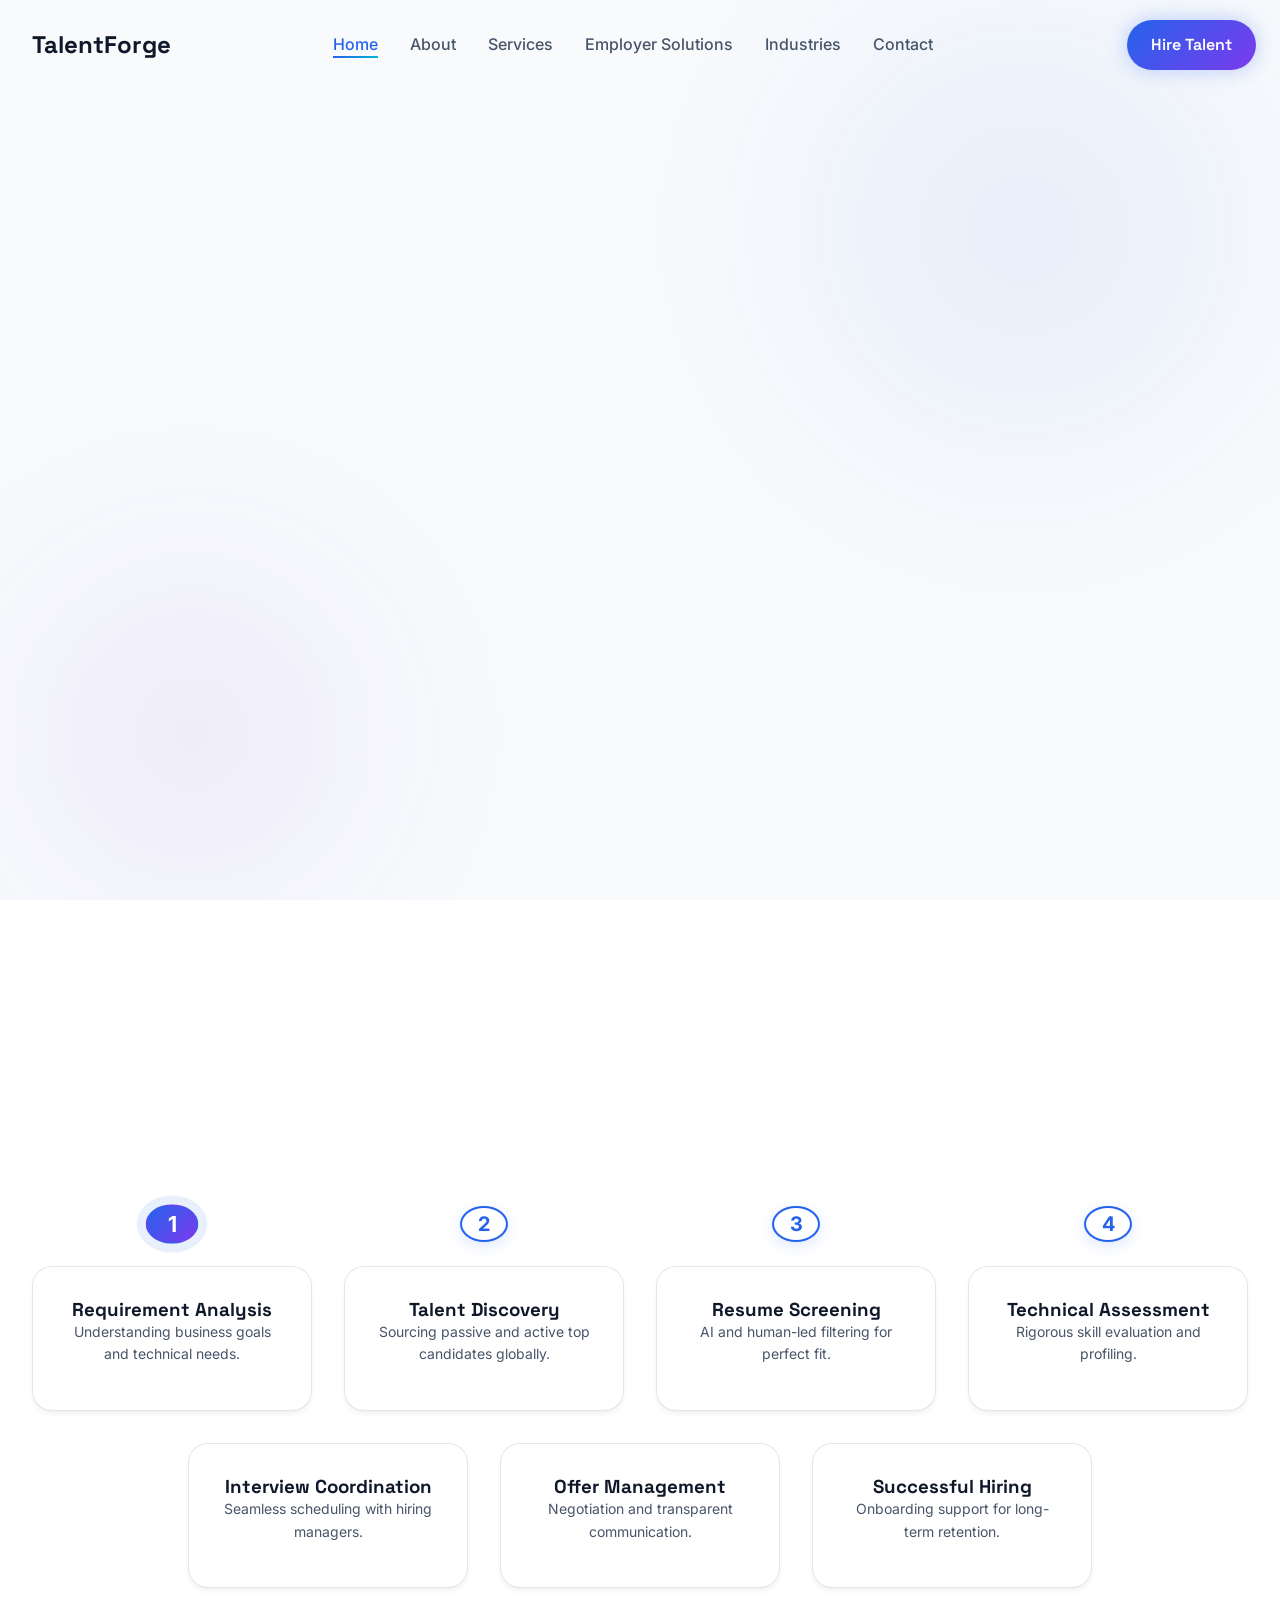
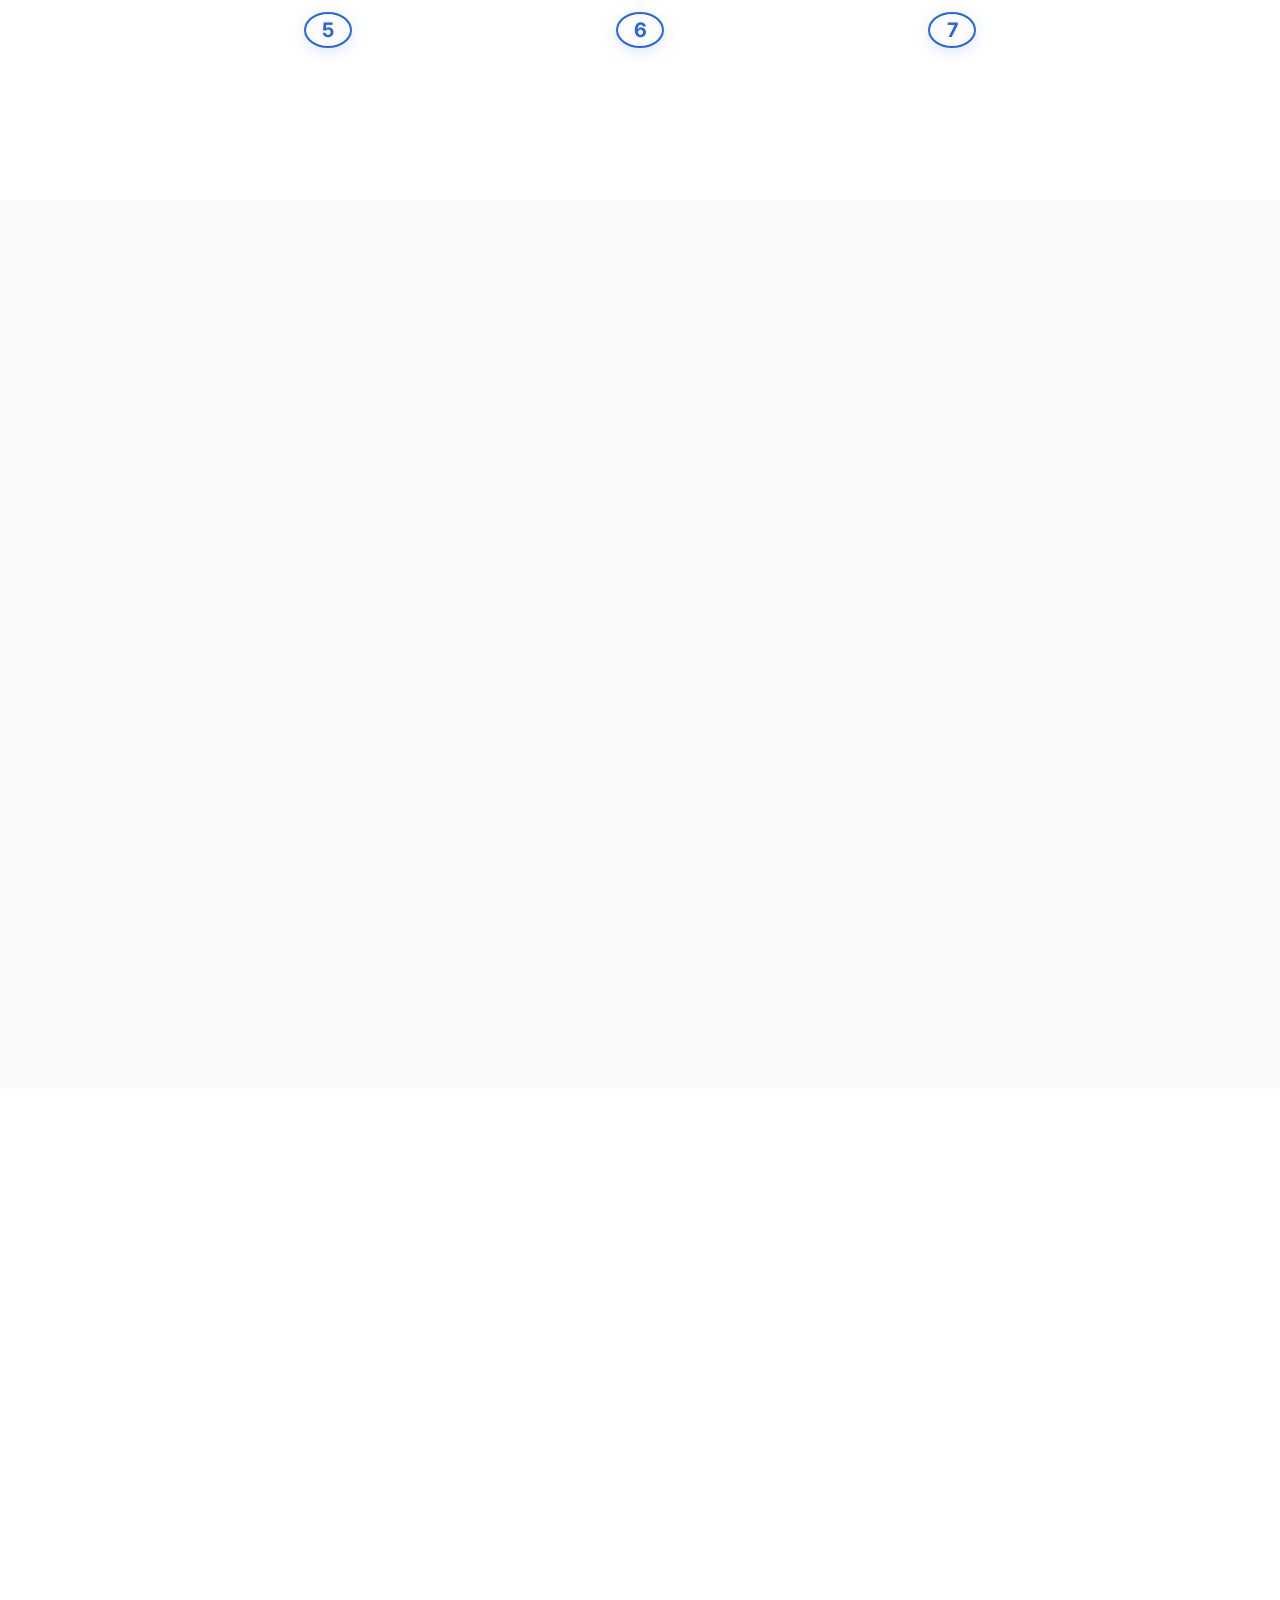
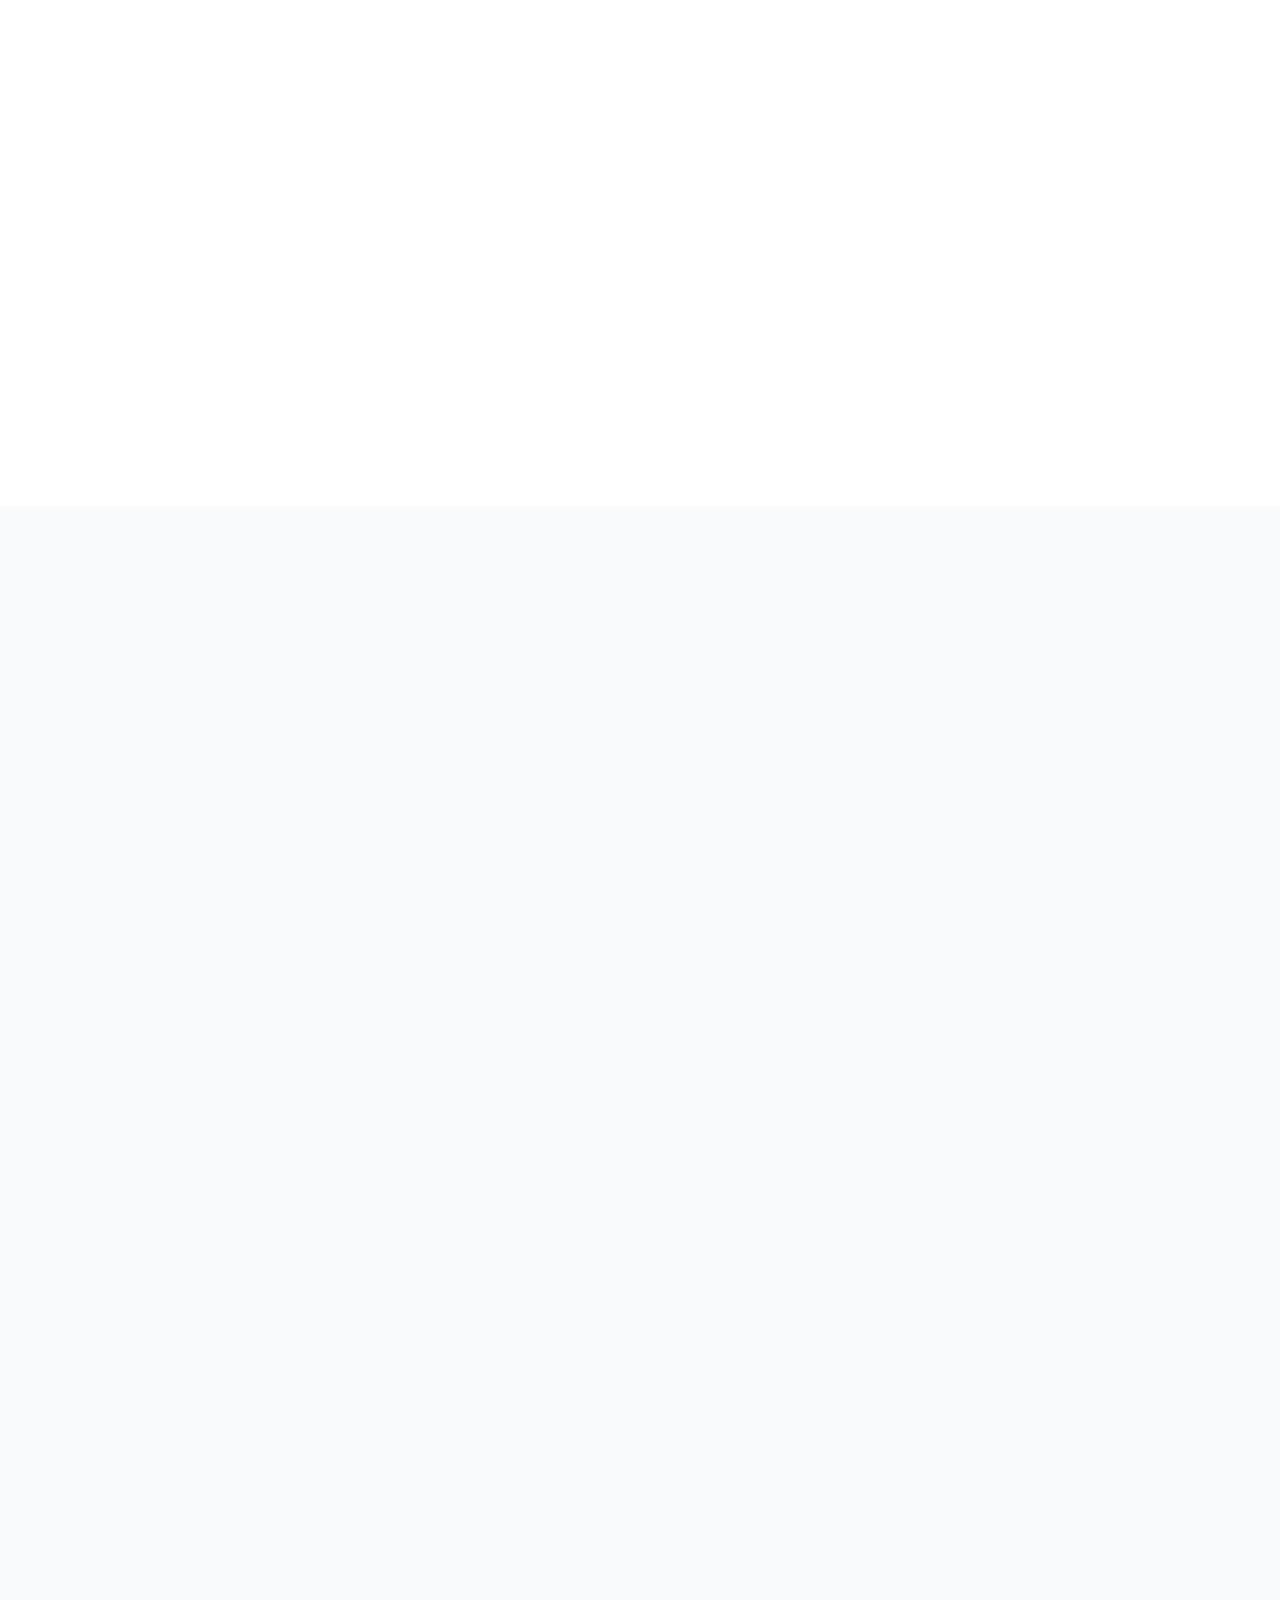
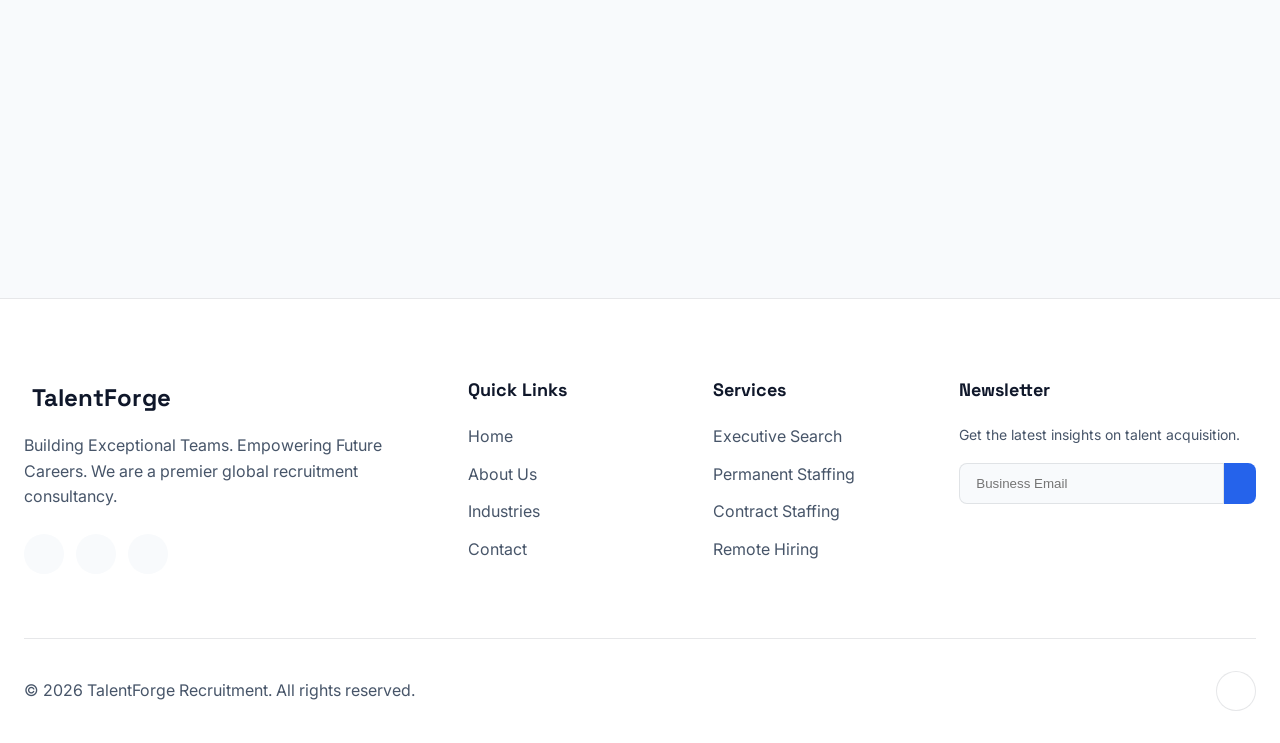
==== commit adadf68e: "second commit" ====
--- a/index.html
+++ b/index.html
@@ -70,7 +70,6 @@
                 <div class="trusted-by">
                     <p>Trusted by Industry Leaders</p>
                     <div class="logos-wrap">
-                        <i data-lucide="command" style="width: 32px; height: 32px;"></i>
                         <i data-lucide="framer" style="width: 32px; height: 32px;"></i>
                         <i data-lucide="figma" style="width: 32px; height: 32px;"></i>
                         <i data-lucide="slack" style="width: 32px; height: 32px;"></i>
@@ -149,7 +148,7 @@
                             <p style="font-size: 0.875rem;">Rigorous skill evaluation and profiling.</p>
                         </div>
                     </div>
-                    <div class="timeline-node">
+                    <div class="timeline-node node-bottom">
                         <div class="node-point"></div>
                         <div class="node-content">
                             <i data-lucide="video" style="color: var(--color-primary); margin-bottom: 8px;"></i>
@@ -157,7 +156,7 @@
                             <p style="font-size: 0.875rem;">Seamless scheduling with hiring managers.</p>
                         </div>
                     </div>
-                    <div class="timeline-node">
+                    <div class="timeline-node node-bottom">
                         <div class="node-point"></div>
                         <div class="node-content">
                             <i data-lucide="briefcase" style="color: var(--color-primary); margin-bottom: 8px;"></i>
@@ -165,7 +164,7 @@
                             <p style="font-size: 0.875rem;">Negotiation and transparent communication.</p>
                         </div>
                     </div>
-                    <div class="timeline-node">
+                    <div class="timeline-node node-bottom">
                         <div class="node-point"></div>
                         <div class="node-content">
                             <i data-lucide="check-circle" style="color: var(--color-primary); margin-bottom: 8px;"></i>
--- a/css/style.css
+++ b/css/style.css
@@ -466,7 +466,7 @@
 
 .hero-grid {
   display: grid;
-  grid-template-columns: 1.2fr 0.8fr;
+  grid-template-columns: 1fr 1fr;
   gap: calc(var(--spacing-unit) * 8);
   align-items: center;
 }
@@ -591,82 +591,92 @@
 .timeline-wrapper {
   position: relative;
   padding: calc(var(--spacing-unit) * 4) 0;
-  display: flex;
-  overflow-x: auto;
-  scroll-snap-type: x mandatory;
-  scrollbar-width: none; /* Firefox */
-}
-
-.timeline-wrapper::-webkit-scrollbar {
-  display: none; /* Chrome */
 }
 
 .timeline-track {
   display: flex;
+  flex-wrap: wrap;
+  justify-content: center;
   gap: calc(var(--spacing-unit) * 4);
   position: relative;
-  padding: 0 calc(var(--spacing-unit) * 2);
+  counter-reset: step;
 }
 
 .timeline-line {
-  position: absolute;
-  top: 50%;
-  left: 0;
-  height: 2px;
-  width: 100%;
-  background: var(--color-border);
-  z-index: 0;
+  display: none;
 }
 
 .timeline-progress {
-  position: absolute;
-  top: 50%;
-  left: 0;
-  height: 2px;
-  width: 0%;
-  background: linear-gradient(90deg, var(--color-primary), var(--color-accent));
-  z-index: 1;
-  box-shadow: var(--shadow-glow);
+  display: none;
 }
 
 .timeline-node {
-  min-width: 300px;
   position: relative;
   z-index: 2;
-  scroll-snap-align: center;
+  transition: all 0.3s ease;
+  display: flex;
+  flex-direction: column;
+  flex: 0 1 280px;
+}
+
+.timeline-node.node-bottom {
+  flex-direction: column-reverse;
+}
+
+.timeline-node.node-bottom .node-point {
+  margin: calc(var(--spacing-unit) * 3) auto 0;
+}
+
+.timeline-node:hover {
+  transform: translateY(-5px);
 }
 
 .node-point {
-  width: 24px;
-  height: 24px;
+  width: 48px;
+  height: 48px;
   border-radius: 50%;
   background: var(--color-surface);
-  border: 4px solid var(--color-primary);
+  border: 2px solid var(--color-primary);
   margin: 0 auto calc(var(--spacing-unit) * 3);
   position: relative;
   z-index: 2;
-  box-shadow: 0 0 0 4px var(--color-bg);
+  box-shadow: 0 4px 15px rgba(37, 99, 235, 0.15);
   transition: all 0.3s ease;
-}
-
-.node-point.active {
-  background: var(--color-primary);
-  box-shadow: 0 0 0 6px rgba(37,99,235,0.2);
+  display: flex;
+  align-items: center;
+  justify-content: center;
+  font-weight: 700;
+  font-size: 1.25rem;
+  color: var(--color-primary);
+}
+
+.node-point::before {
+  counter-increment: step;
+  content: counter(step);
+}
+
+.node-point.active, .timeline-node:hover .node-point {
+  background: linear-gradient(135deg, var(--color-primary), var(--color-secondary));
+  color: white;
+  border-color: transparent;
+  box-shadow: 0 0 0 8px rgba(37,99,235,0.1);
+  transform: scale(1.1);
 }
 
 .node-content {
-  background: var(--color-bg);
-  padding: calc(var(--spacing-unit) * 3);
-  border-radius: 16px;
+  background: var(--color-surface);
+  padding: calc(var(--spacing-unit) * 4);
+  border-radius: 20px;
   border: 1px solid var(--color-border);
   text-align: center;
   transition: all 0.3s ease;
-}
-
-.node-content:hover {
-  transform: translateY(-5px);
+  box-shadow: var(--shadow-sm);
+  height: 100%;
+}
+
+.node-content:hover, .timeline-node:hover .node-content {
   border-color: var(--color-primary);
-  box-shadow: var(--shadow-md);
+  box-shadow: var(--shadow-lg), 0 10px 30px rgba(37, 99, 235, 0.1);
 }
 
 /* AI Talent Intelligence Dashboard */
@@ -1527,7 +1537,7 @@
   opacity: 0.9;
 }
 
-.hero-actions {
+.employer-hero .hero-actions {
   display: flex;
   gap: 1.5rem;
   justify-content: center;
@@ -1821,7 +1831,7 @@
   .mobile-menu-btn { display: block; }
   .hero-content h1 { font-size: 2.5rem; }
   .employer-hero .hero-title { font-size: 2.5rem; }
-  .hero-actions { flex-direction: column; }
+  .employer-hero .hero-actions { flex-direction: column; }
   .hero-stats-glass { grid-template-columns: 1fr; }
   .solutions-grid { grid-template-columns: 1fr; }
   .timeline-line { left: 30px; }
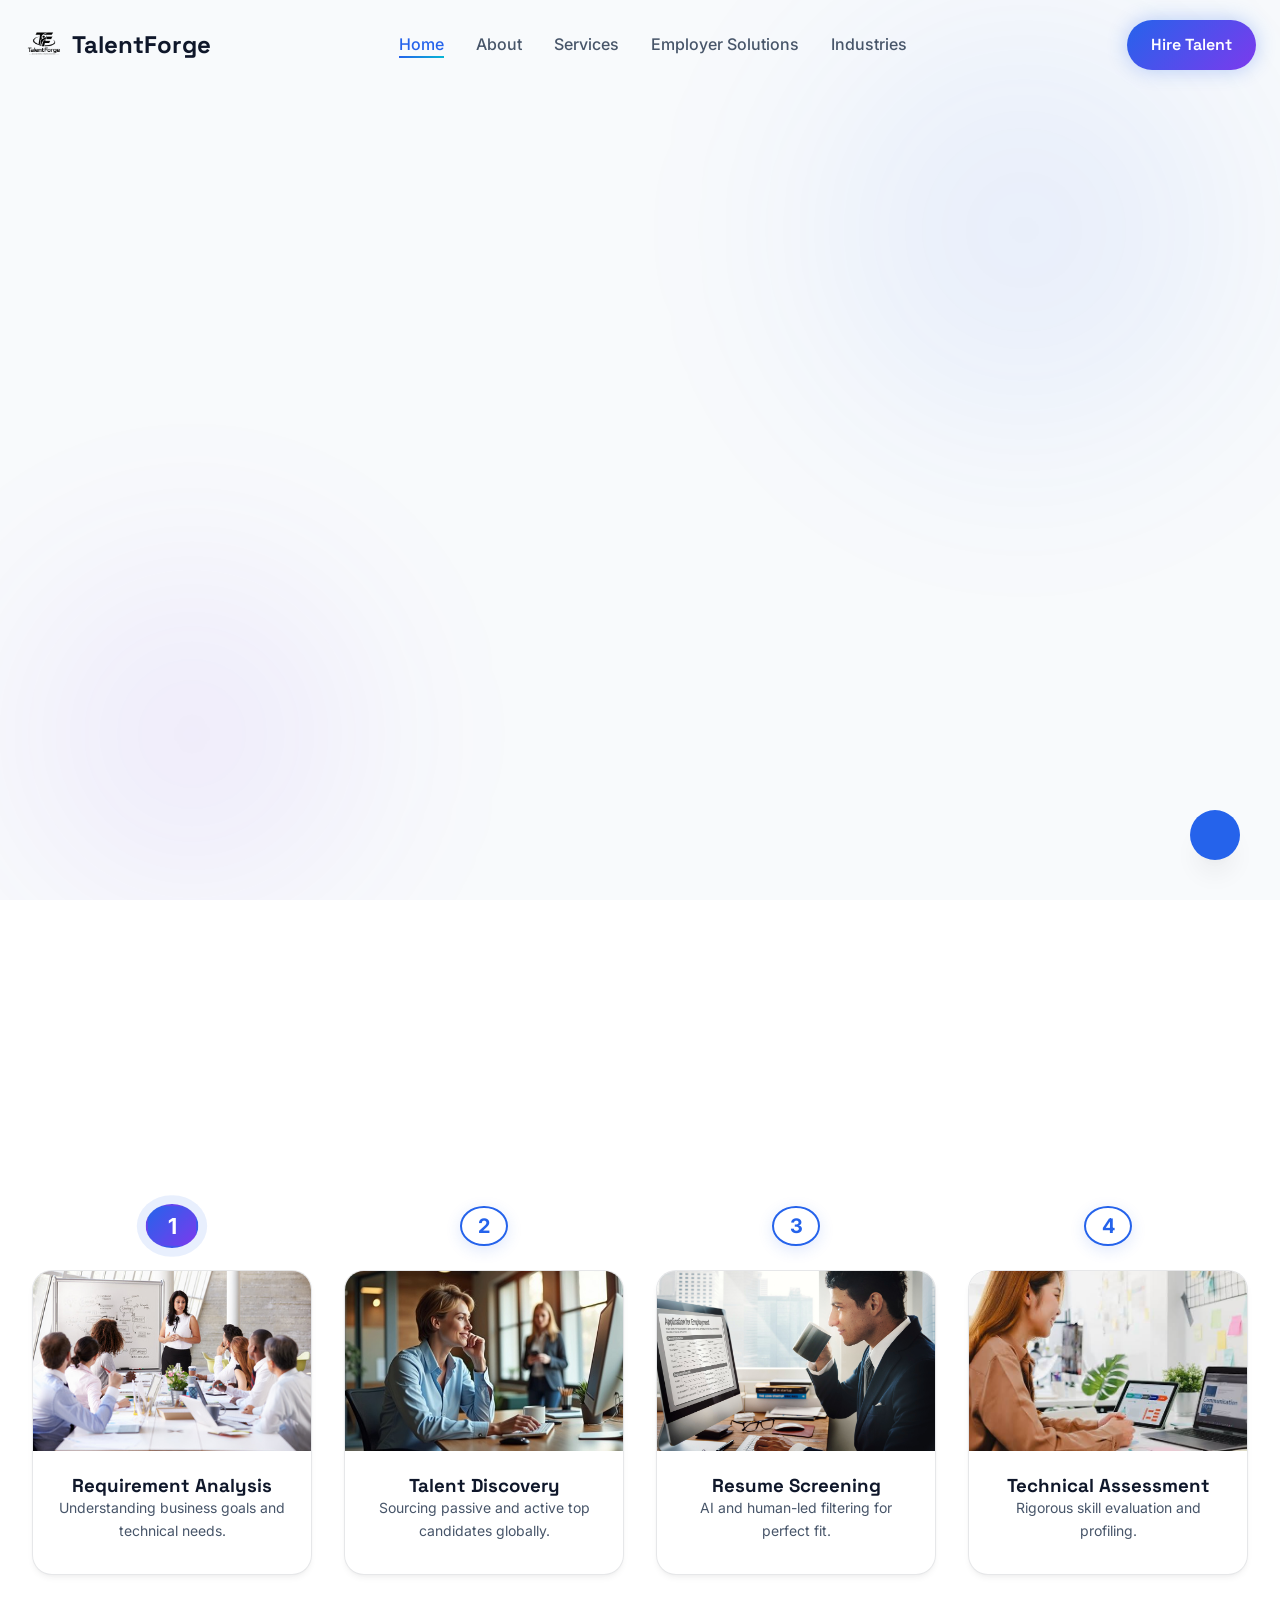
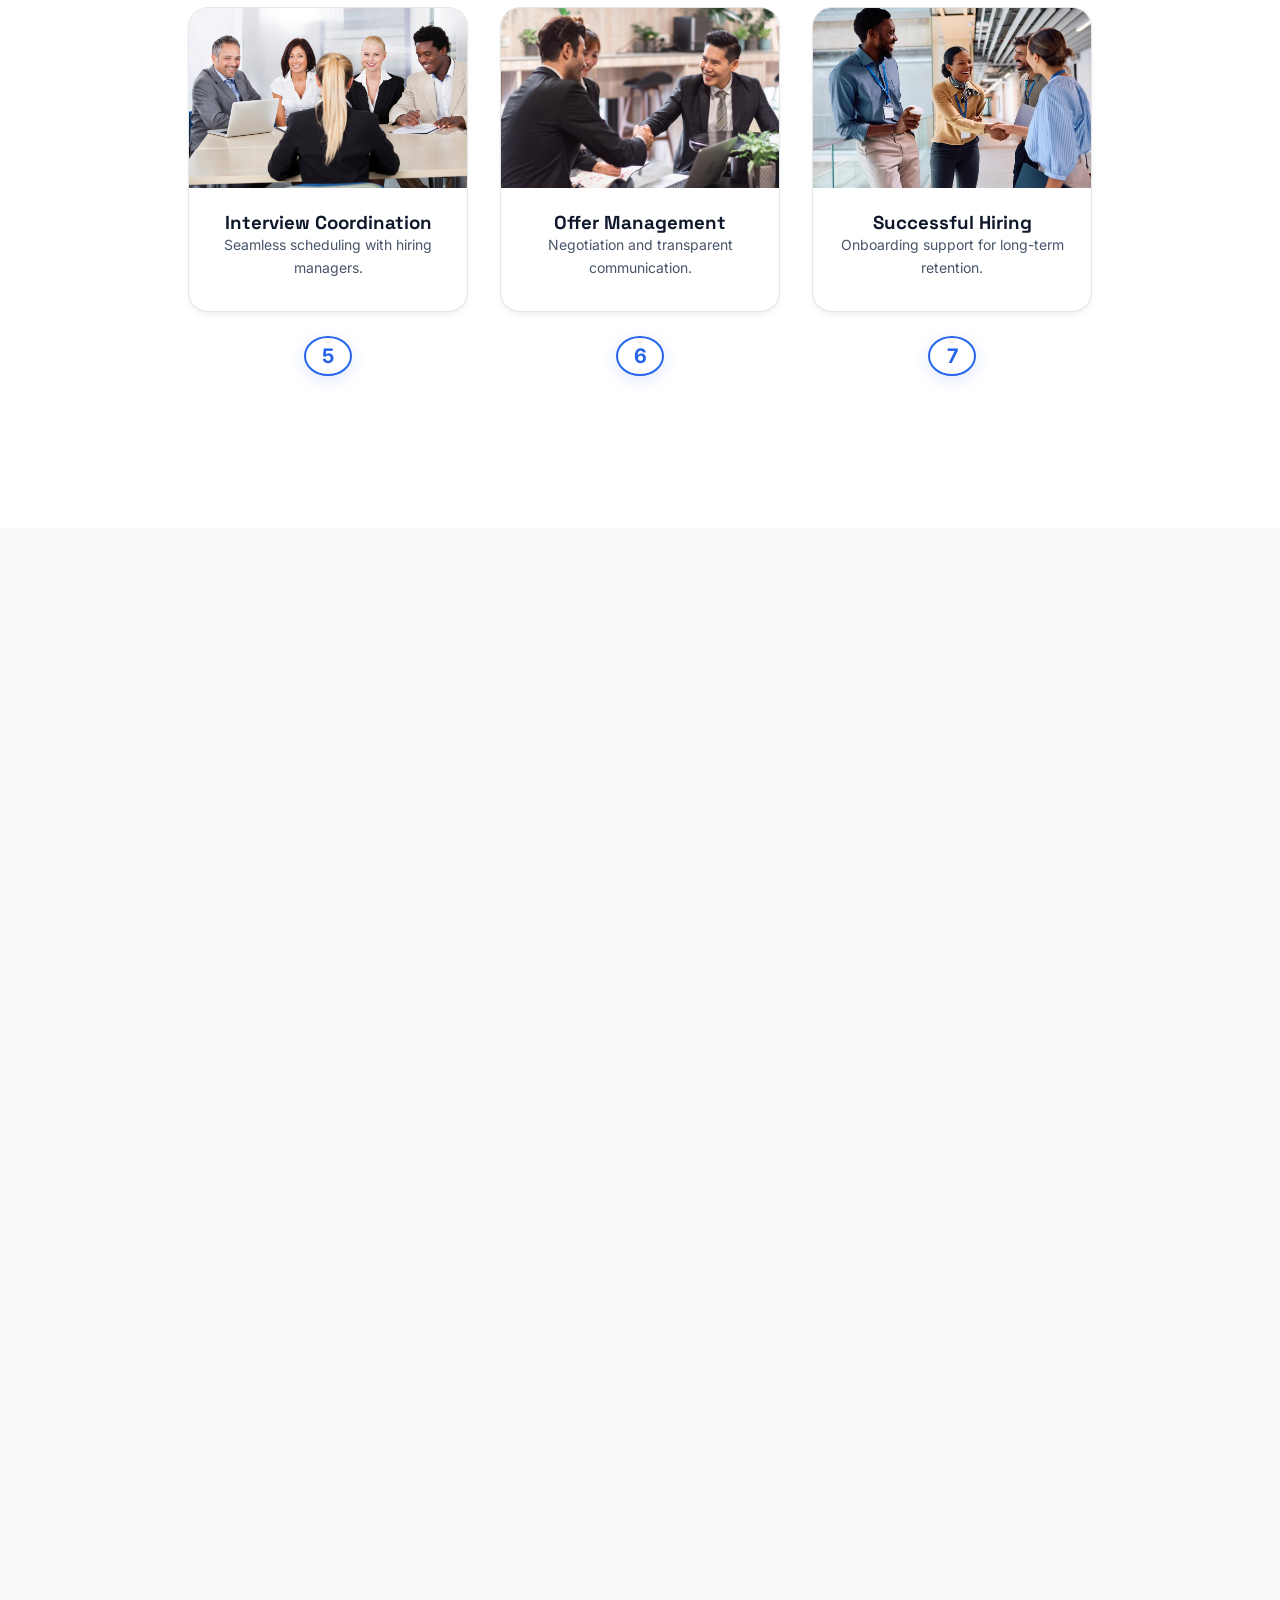
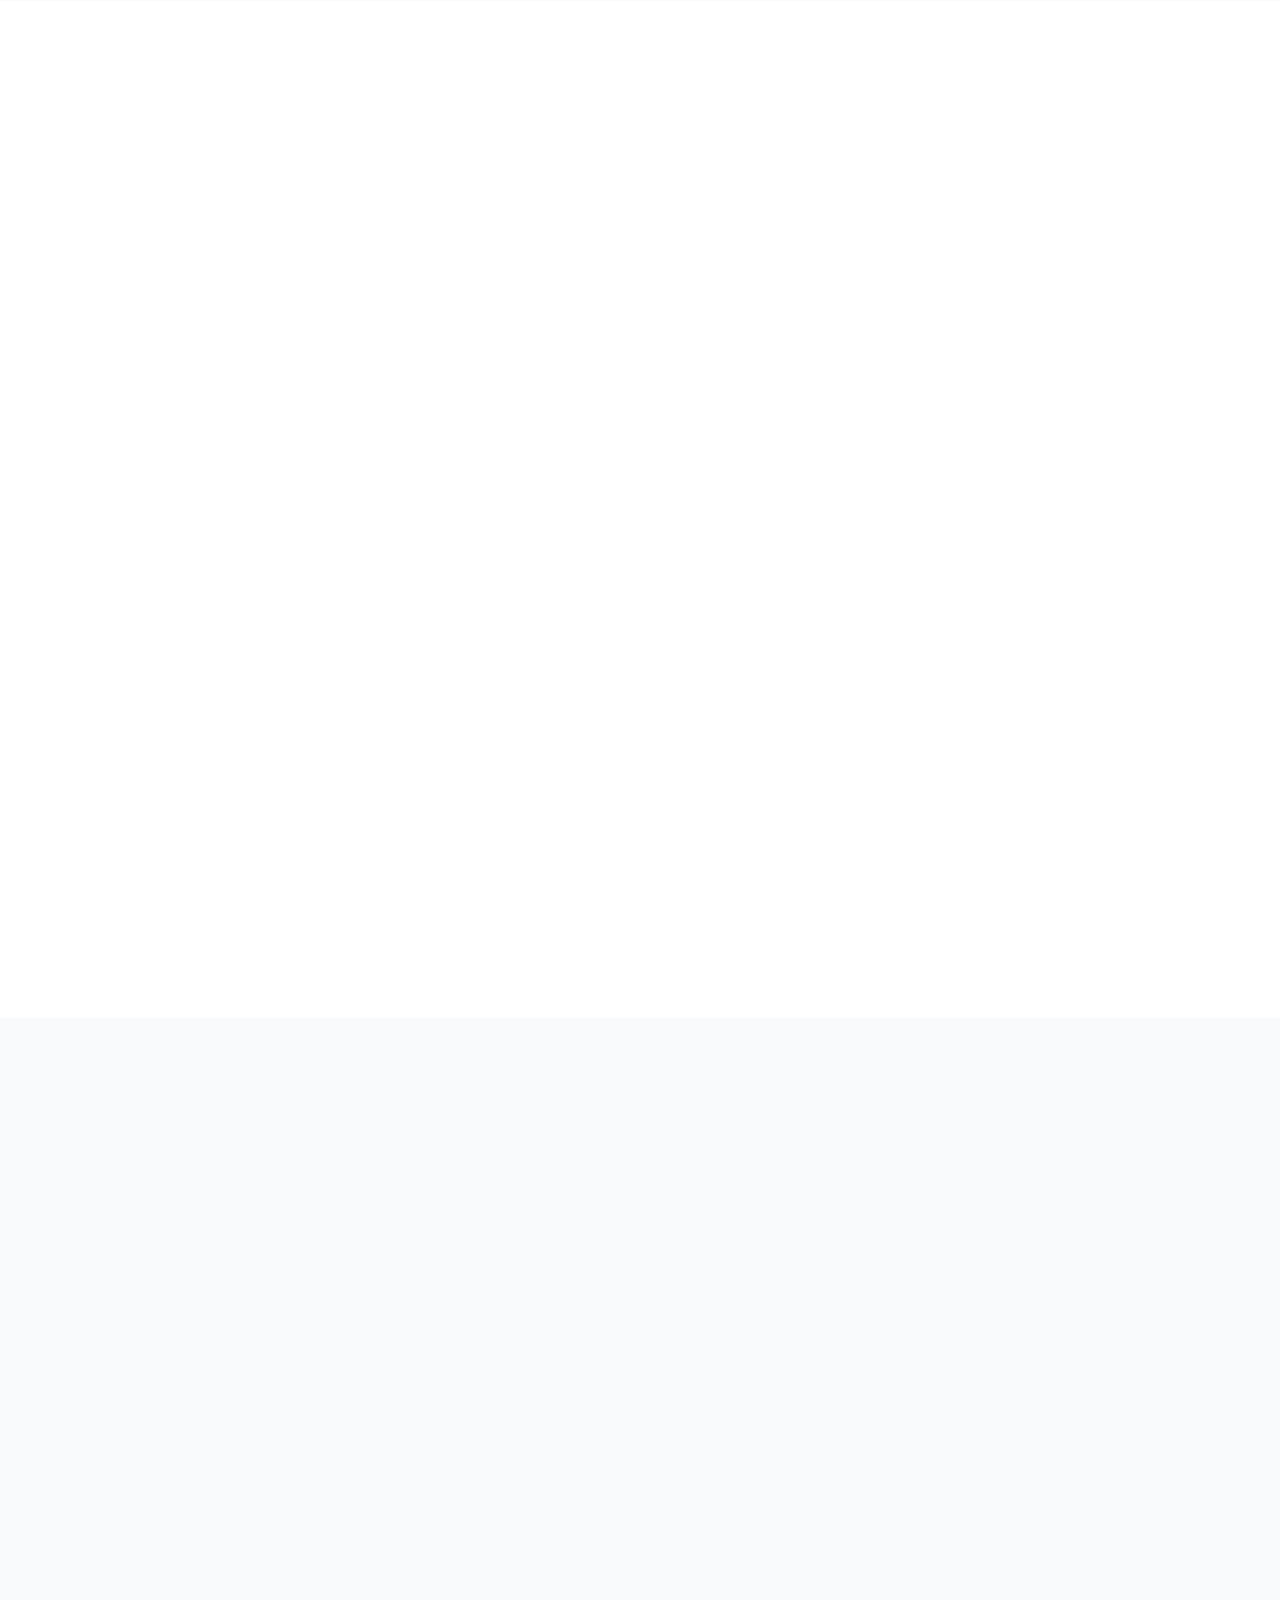
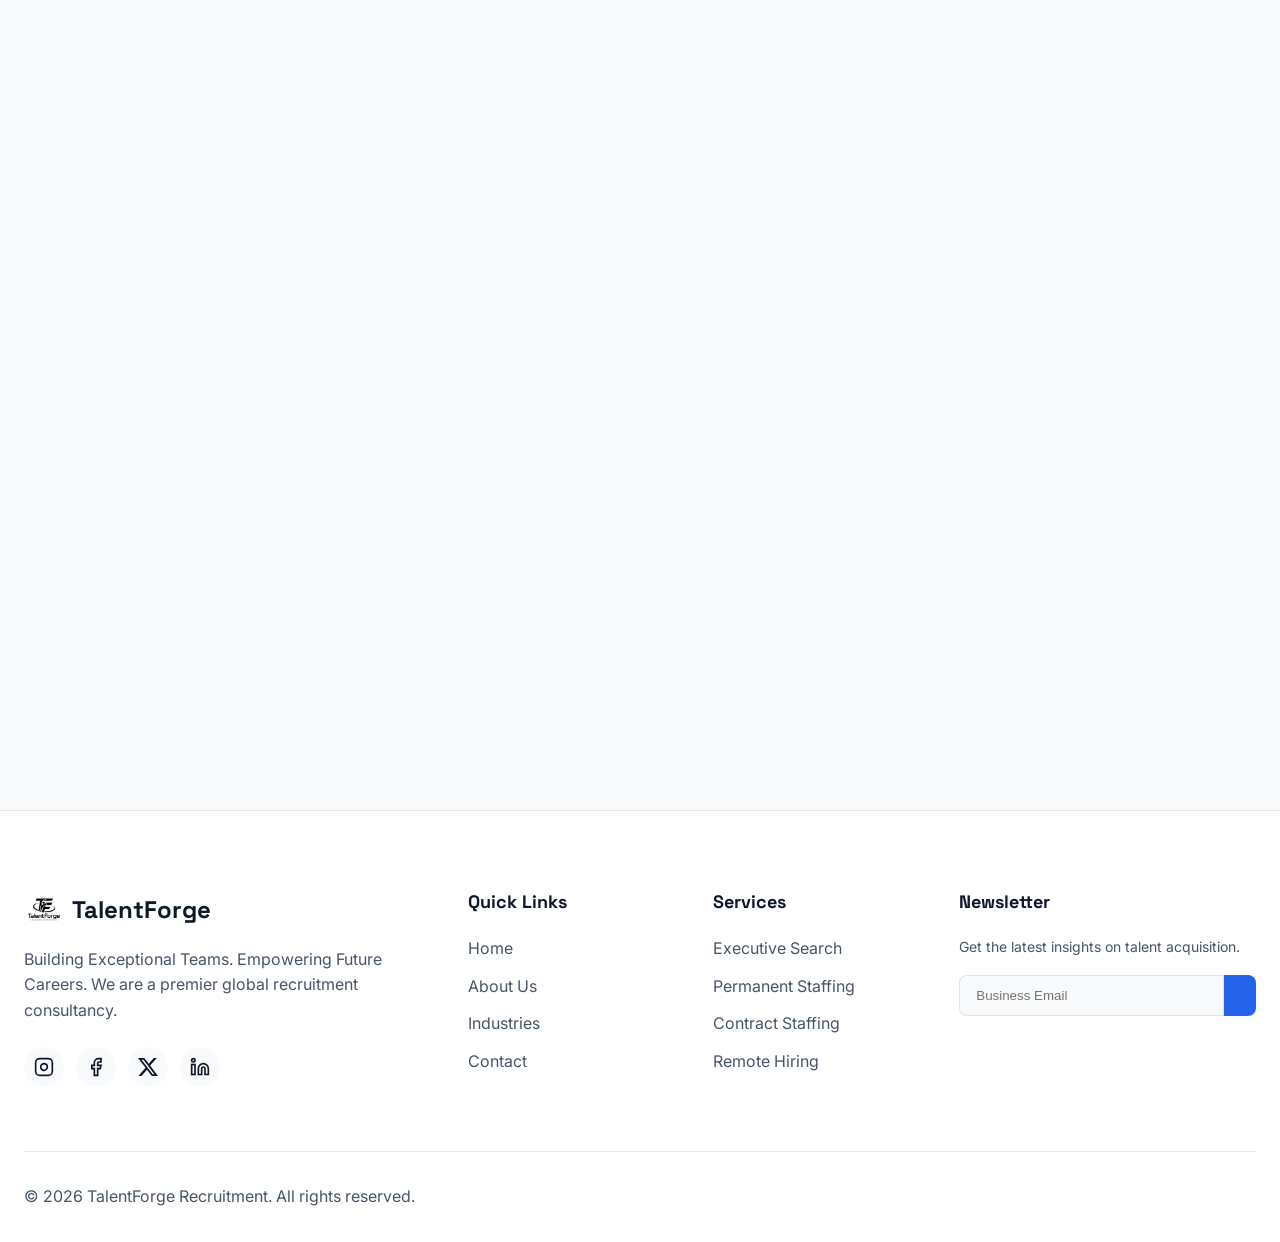
==== commit 2169d41c: "third commit" ====
--- a/index.html
+++ b/index.html
@@ -17,6 +17,7 @@
     
     <!-- Custom CSS -->
     <link rel="stylesheet" href="./css/style.css">
+<link rel="icon" type="image/png" href="./images/website-logo.png">
 </head>
 <body>
     <!-- Scroll Progress -->
@@ -25,10 +26,7 @@
     <!-- Navigation -->
     <nav class="navbar">
         <div class="container nav-container">
-            <a href="index.html" class="logo">
-                <i data-lucide="layers" class="logo-icon"></i>
-                TalentForge
-            </a>
+            <a href="index.html" class="logo"><img src="./images/website-logo.png" alt="TalentForge Logo" style="height: 40px; width: auto; object-fit: contain; background: transparent; display: block;"> TalentForge</a>
             
             <ul class="nav-links">
                 <li><a href="index.html" class="nav-link active">Home</a></li>
@@ -36,14 +34,13 @@
                 <li><a href="services.html" class="nav-link">Services</a></li>
                 <li><a href="employer-solutions.html" class="nav-link">Employer Solutions</a></li>
                 <li><a href="industries.html" class="nav-link">Industries</a></li>
-                <li><a href="contact.html" class="nav-link">Contact</a></li>
             </ul>
 
             <div class="nav-actions">
                 <button class="theme-toggle" id="theme-toggle" aria-label="Toggle Dark Mode">
                     <i data-lucide="moon"></i>
                 </button>
-                <a href="contact.html" class="btn btn-primary">Hire Talent</a>
+                <a href="hire-talent.html" class="btn btn-primary">Hire Talent</a>
                 <button class="mobile-menu-btn" aria-label="Menu">
                     <i data-lucide="menu"></i>
                 </button>
@@ -64,7 +61,7 @@
                 <h1>Building <span class="text-gradient">Exceptional</span> Teams Worldwide</h1>
                 <p>We partner with visionary companies to recruit top-tier talent across industries. Empowering future careers and driving business growth through strategic talent acquisition.</p>
                 <div class="hero-actions">
-                    <a href="contact.html" class="btn btn-primary">Hire Talent <i data-lucide="arrow-right"></i></a>
+                    <a href="hire-talent.html" class="btn btn-primary">Hire Talent <i data-lucide="arrow-right"></i></a>
                     <a href="services.html" class="btn btn-secondary">Explore Services</a>
                 </div>
                 <div class="trusted-by">
@@ -112,64 +109,76 @@
             
             <div class="timeline-wrapper">
                 <div class="timeline-track">
-                    <div class="timeline-line"></div>
-                    <div class="timeline-progress"></div>
                     
                     <!-- Nodes -->
                     <div class="timeline-node">
                         <div class="node-point active"></div>
-                        <div class="node-content">
-                            <i data-lucide="target" style="color: var(--color-primary); margin-bottom: 8px;"></i>
-                            <h3>Requirement Analysis</h3>
-                            <p style="font-size: 0.875rem;">Understanding business goals and technical needs.</p>
+                        <div class="node-content" style="padding: 0; overflow: hidden; display: flex; flex-direction: column;">
+                            <img src="images/Reqirement analysis.png" alt="Requirement Analysis" style="width: 100%; height: 180px; display: block; margin: 0; object-fit: cover;">
+                            <div style="padding: 24px;">
+                                <h3 style="margin-top: 0;">Requirement Analysis</h3>
+                                <p style="font-size: 0.875rem; margin-bottom: 0;">Understanding business goals and technical needs.</p>
+                            </div>
                         </div>
                     </div>
                     <div class="timeline-node">
                         <div class="node-point"></div>
-                        <div class="node-content">
-                            <i data-lucide="search" style="color: var(--color-primary); margin-bottom: 8px;"></i>
-                            <h3>Talent Discovery</h3>
-                            <p style="font-size: 0.875rem;">Sourcing passive and active top candidates globally.</p>
+                        <div class="node-content" style="padding: 0; overflow: hidden; display: flex; flex-direction: column;">
+                            <img src="images/Talent Discovery.png" alt="Talent Discovery" style="width: 100%; height: 180px; display: block; margin: 0; object-fit: cover;">
+                            <div style="padding: 24px;">
+                                <h3 style="margin-top: 0;">Talent Discovery</h3>
+                                <p style="font-size: 0.875rem; margin-bottom: 0;">Sourcing passive and active top candidates globally.</p>
+                            </div>
                         </div>
                     </div>
                     <div class="timeline-node">
                         <div class="node-point"></div>
-                        <div class="node-content">
-                            <i data-lucide="file-text" style="color: var(--color-primary); margin-bottom: 8px;"></i>
-                            <h3>Resume Screening</h3>
-                            <p style="font-size: 0.875rem;">AI and human-led filtering for perfect fit.</p>
+                        <div class="node-content" style="padding: 0; overflow: hidden; display: flex; flex-direction: column;">
+                            <img src="images/Resume Screening.png" alt="Resume Screening" style="width: 100%; height: 180px; display: block; margin: 0; object-fit: cover;">
+                            <div style="padding: 24px;">
+                                <h3 style="margin-top: 0;">Resume Screening</h3>
+                                <p style="font-size: 0.875rem; margin-bottom: 0;">AI and human-led filtering for perfect fit.</p>
+                            </div>
                         </div>
                     </div>
                     <div class="timeline-node">
                         <div class="node-point"></div>
-                        <div class="node-content">
-                            <i data-lucide="code" style="color: var(--color-primary); margin-bottom: 8px;"></i>
-                            <h3>Technical Assessment</h3>
-                            <p style="font-size: 0.875rem;">Rigorous skill evaluation and profiling.</p>
+                        <div class="node-content" style="padding: 0; overflow: hidden; display: flex; flex-direction: column;">
+                            <img src="images/Technical Assessment.png" alt="Technical Assessment" style="width: 100%; height: 180px; display: block; margin: 0; object-fit: cover;">
+                            <div style="padding: 24px;">
+                                <h3 style="margin-top: 0;">Technical Assessment</h3>
+                                <p style="font-size: 0.875rem; margin-bottom: 0;">Rigorous skill evaluation and profiling.</p>
+                            </div>
                         </div>
                     </div>
                     <div class="timeline-node node-bottom">
                         <div class="node-point"></div>
-                        <div class="node-content">
-                            <i data-lucide="video" style="color: var(--color-primary); margin-bottom: 8px;"></i>
-                            <h3>Interview Coordination</h3>
-                            <p style="font-size: 0.875rem;">Seamless scheduling with hiring managers.</p>
+                        <div class="node-content" style="padding: 0; overflow: hidden; display: flex; flex-direction: column;">
+                            <img src="images/Interview Coordination.png" alt="Interview Coordination" style="width: 100%; height: 180px; display: block; margin: 0; object-fit: cover;">
+                            <div style="padding: 24px;">
+                                <h3 style="margin-top: 0;">Interview Coordination</h3>
+                                <p style="font-size: 0.875rem; margin-bottom: 0;">Seamless scheduling with hiring managers.</p>
+                            </div>
                         </div>
                     </div>
                     <div class="timeline-node node-bottom">
                         <div class="node-point"></div>
-                        <div class="node-content">
-                            <i data-lucide="briefcase" style="color: var(--color-primary); margin-bottom: 8px;"></i>
-                            <h3>Offer Management</h3>
-                            <p style="font-size: 0.875rem;">Negotiation and transparent communication.</p>
+                        <div class="node-content" style="padding: 0; overflow: hidden; display: flex; flex-direction: column;">
+                            <img src="images/Offer Management.png" alt="Offer Management" style="width: 100%; height: 180px; display: block; margin: 0; object-fit: cover;">
+                            <div style="padding: 24px;">
+                                <h3 style="margin-top: 0;">Offer Management</h3>
+                                <p style="font-size: 0.875rem; margin-bottom: 0;">Negotiation and transparent communication.</p>
+                            </div>
                         </div>
                     </div>
                     <div class="timeline-node node-bottom">
                         <div class="node-point"></div>
-                        <div class="node-content">
-                            <i data-lucide="check-circle" style="color: var(--color-primary); margin-bottom: 8px;"></i>
-                            <h3>Successful Hiring</h3>
-                            <p style="font-size: 0.875rem;">Onboarding support for long-term retention.</p>
+                        <div class="node-content" style="padding: 0; overflow: hidden; display: flex; flex-direction: column;">
+                            <img src="images/Successful Hiring.png" alt="Successful Hiring" style="width: 100%; height: 180px; display: block; margin: 0; object-fit: cover;">
+                            <div style="padding: 24px;">
+                                <h3 style="margin-top: 0;">Successful Hiring</h3>
+                                <p style="font-size: 0.875rem; margin-bottom: 0;">Onboarding support for long-term retention.</p>
+                            </div>
                         </div>
                     </div>
                 </div>
@@ -186,46 +195,46 @@
             </div>
             
             <div class="dashboard-grid">
-                <div class="dash-card" data-aos="fade-up" data-aos-delay="100">
-                    <div class="dash-icon"><i data-lucide="users"></i></div>
-                    <div>
+                <div class="dash-card" data-aos="fade-up" data-aos-delay="100" style="padding: 0;">
+                    <img src="images/Active Candidates Pool.png" alt="Active Candidates Pool" style="width: 100%; height: 180px; display: block; margin: 0; object-fit: cover;">
+                    <div style="padding: 24px;">
                         <div class="dash-value" data-target="150" data-suffix="k+">0</div>
-                        <p>Active Candidates Pool</p>
-                    </div>
-                </div>
-                <div class="dash-card" data-aos="fade-up" data-aos-delay="200">
-                    <div class="dash-icon"><i data-lucide="building-2"></i></div>
-                    <div>
+                        <p style="margin-bottom: 0;">Active Candidates Pool</p>
+                    </div>
+                </div>
+                <div class="dash-card" data-aos="fade-up" data-aos-delay="200" style="padding: 0;">
+                    <img src="images/Companies Hiring.png" alt="Companies Hiring" style="width: 100%; height: 180px; display: block; margin: 0; object-fit: cover;">
+                    <div style="padding: 24px;">
                         <div class="dash-value" data-target="500" data-suffix="+">0</div>
-                        <p>Companies Hiring</p>
-                    </div>
-                </div>
-                <div class="dash-card" data-aos="fade-up" data-aos-delay="300">
-                    <div class="dash-icon"><i data-lucide="clock"></i></div>
-                    <div>
+                        <p style="margin-bottom: 0;">Companies Hiring</p>
+                    </div>
+                </div>
+                <div class="dash-card" data-aos="fade-up" data-aos-delay="300" style="padding: 0;">
+                    <img src="images/Average Hiring Time.png" alt="Average Hiring Time" style="width: 100%; height: 180px; display: block; margin: 0; object-fit: cover;">
+                    <div style="padding: 24px;">
                         <div class="dash-value" data-target="14" data-suffix=" Days">0</div>
-                        <p>Average Hiring Time</p>
-                    </div>
-                </div>
-                <div class="dash-card" data-aos="fade-up" data-aos-delay="400">
-                    <div class="dash-icon"><i data-lucide="bar-chart-2"></i></div>
-                    <div>
+                        <p style="margin-bottom: 0;">Average Hiring Time</p>
+                    </div>
+                </div>
+                <div class="dash-card" data-aos="fade-up" data-aos-delay="400" style="padding: 0;">
+                    <img src="images/Placement Success Rate.png" alt="Placement Success Rate" style="width: 100%; height: 180px; display: block; margin: 0; object-fit: cover;">
+                    <div style="padding: 24px;">
                         <div class="dash-value" data-target="98" data-suffix="%">0</div>
-                        <p>Placement Success Rate</p>
-                    </div>
-                </div>
-                <div class="dash-card" data-aos="fade-up" data-aos-delay="500">
-                    <div class="dash-icon"><i data-lucide="check-square"></i></div>
-                    <div>
+                        <p style="margin-bottom: 0;">Placement Success Rate</p>
+                    </div>
+                </div>
+                <div class="dash-card" data-aos="fade-up" data-aos-delay="500" style="padding: 0;">
+                    <img src="images/Offer Acceptance Ratio.png" alt="Offer Acceptance Ratio" style="width: 100%; height: 180px; display: block; margin: 0; object-fit: cover;">
+                    <div style="padding: 24px;">
                         <div class="dash-value" data-target="92" data-suffix="%">0</div>
-                        <p>Offer Acceptance Ratio</p>
-                    </div>
-                </div>
-                <div class="dash-card" data-aos="fade-up" data-aos-delay="600">
-                    <div class="dash-icon"><i data-lucide="smile"></i></div>
-                    <div>
+                        <p style="margin-bottom: 0;">Offer Acceptance Ratio</p>
+                    </div>
+                </div>
+                <div class="dash-card" data-aos="fade-up" data-aos-delay="600" style="padding: 0;">
+                    <img src="images/Candidate Satisfaction.png" alt="Candidate Satisfaction" style="width: 100%; height: 180px; display: block; margin: 0; object-fit: cover;">
+                    <div style="padding: 24px;">
                         <div class="dash-value" data-target="4.9" data-suffix="/5">0</div>
-                        <p>Candidate Satisfaction</p>
+                        <p style="margin-bottom: 0;">Candidate Satisfaction</p>
                     </div>
                 </div>
             </div>
@@ -243,7 +252,7 @@
             <div class="industry-grid">
                 <!-- Tech -->
                 <div class="industry-card" data-aos="zoom-in" data-aos-delay="100">
-                    <div class="industry-bg" style="background-image: url('https://images.unsplash.com/photo-1519389950473-47ba0277781c?auto=format&fit=crop&w=600&q=80');"></div>
+                    <div class="industry-bg" style="background-image: url('images/Technology.png');"></div>
                     <div class="industry-overlay">
                         <h3 class="industry-title"><i data-lucide="cpu"></i> Technology</h3>
                         <div class="industry-details">
@@ -257,7 +266,7 @@
                 </div>
                 <!-- Healthcare -->
                 <div class="industry-card" data-aos="zoom-in" data-aos-delay="200">
-                    <div class="industry-bg" style="background-image: url('https://images.unsplash.com/photo-1576091160550-2173dba999ef?auto=format&fit=crop&w=600&q=80');"></div>
+                    <div class="industry-bg" style="background-image: url('images/Healthcare.png');"></div>
                     <div class="industry-overlay">
                         <h3 class="industry-title"><i data-lucide="heart-pulse"></i> Healthcare</h3>
                         <div class="industry-details">
@@ -271,7 +280,7 @@
                 </div>
                 <!-- Finance -->
                 <div class="industry-card" data-aos="zoom-in" data-aos-delay="300">
-                    <div class="industry-bg" style="background-image: url('https://images.unsplash.com/photo-1460925895917-afdab827c52f?auto=format&fit=crop&w=600&q=80');"></div>
+                    <div class="industry-bg" style="background-image: url('images/Finance.png');"></div>
                     <div class="industry-overlay">
                         <h3 class="industry-title"><i data-lucide="pie-chart"></i> Finance</h3>
                         <div class="industry-details">
@@ -299,7 +308,7 @@
                 </div>
                 <!-- Add 4 more quickly for symmetry -->
                 <div class="industry-card" data-aos="zoom-in" data-aos-delay="100">
-                    <div class="industry-bg" style="background-image: url('https://images.unsplash.com/photo-1541888081622-297593c726c0?auto=format&fit=crop&w=600&q=80');"></div>
+                    <div class="industry-bg" style="background-image: url('images/Construction.png');"></div>
                     <div class="industry-overlay">
                         <h3 class="industry-title"><i data-lucide="hard-hat"></i> Construction</h3>
                         <div class="industry-details">
@@ -312,7 +321,7 @@
                     </div>
                 </div>
                 <div class="industry-card" data-aos="zoom-in" data-aos-delay="200">
-                    <div class="industry-bg" style="background-image: url('https://images.unsplash.com/photo-1441986300917-64674bd600d8?auto=format&fit=crop&w=600&q=80');"></div>
+                    <div class="industry-bg" style="background-image: url('images/Retail.png');"></div>
                     <div class="industry-overlay">
                         <h3 class="industry-title"><i data-lucide="shopping-bag"></i> Retail</h3>
                         <div class="industry-details">
@@ -411,8 +420,8 @@
                 <h2>Let's Build Your Dream Workforce</h2>
                 <p style="font-size: 1.25rem; margin-bottom: 2rem; opacity: 0.9;">Partner with TalentForge to transform your talent acquisition strategy today.</p>
                 <div class="cta-actions">
-                    <a href="contact.html" class="btn" style="background: #fff; color: var(--color-primary);">Hire Talent</a>
-                    <a href="contact.html" class="btn btn-secondary">Schedule Consultation</a>
+                    <a href="hire-talent.html" class="btn" style="background: #fff; color: var(--color-primary);">Hire Talent</a>
+                    <a href="hire-talent.html" class="btn btn-secondary">Schedule Consultation</a>
                 </div>
             </div>
         </div>
@@ -423,15 +432,21 @@
         <div class="container">
             <div class="footer-grid">
                 <div class="footer-brand">
-                    <a href="index.html" class="logo">
-                        <i data-lucide="layers" class="logo-icon"></i>
-                        TalentForge
-                    </a>
+                    <a href="index.html" class="logo"><img src="./images/website-logo.png" alt="TalentForge Logo" style="height: 40px; width: auto; object-fit: contain; background: transparent; display: block;"> TalentForge</a>
                     <p>Building Exceptional Teams. Empowering Future Careers. We are a premier global recruitment consultancy.</p>
-                    <div class="social-links">
-                        <a href="#" class="social-link"><i data-lucide="linkedin"></i></a>
-                        <a href="#" class="social-link"><i data-lucide="twitter"></i></a>
-                        <a href="#" class="social-link"><i data-lucide="facebook"></i></a>
+                                                            <div class="social-links">
+                        <a href="#" class="social-link" title="Instagram">
+                            <svg width="20" height="20" viewBox="0 0 24 24" style="fill: none; stroke: currentColor;"><rect x="2" y="2" width="20" height="20" rx="5" ry="5"></rect><path d="M16 11.37A4 4 0 1 1 12.63 8 4 4 0 0 1 16 11.37z"></path><line x1="17.5" y1="6.5" x2="17.51" y2="6.5"></line></svg>
+                        </a>
+                        <a href="#" class="social-link" title="Facebook">
+                            <svg width="20" height="20" viewBox="0 0 24 24" style="fill: none; stroke: currentColor;"><path d="M18 2h-3a5 5 0 0 0-5 5v3H7v4h3v8h4v-8h3l1-4h-4V7a1 1 0 0 1 1-1h3z"></path></svg>
+                        </a>
+                        <a href="#" class="social-link" title="X (Twitter)">
+                            <svg width="20" height="20" viewBox="0 0 24 24" style="fill: currentColor; stroke: none;"><path d="M18.901 1.153h3.68l-8.04 9.19L24 22.846h-7.406l-5.8-7.584-6.638 7.584H.474l8.6-9.83L0 1.154h7.594l5.243 6.932ZM17.61 20.644h2.039L6.486 3.24H4.298Z"/></svg>
+                        </a>
+                        <a href="#" class="social-link" title="LinkedIn">
+                            <svg width="20" height="20" viewBox="0 0 24 24" style="fill: none; stroke: currentColor;"><path d="M16 8a6 6 0 0 1 6 6v7h-4v-7a2 2 0 0 0-2-2 2 2 0 0 0-2 2v7h-4v-7a6 6 0 0 1 6-6z"></path><rect x="2" y="9" width="4" height="12"></rect><circle cx="4" cy="4" r="2"></circle></svg>
+                        </a>
                     </div>
                 </div>
                 
@@ -441,7 +456,7 @@
                         <a href="index.html">Home</a>
                         <a href="about.html">About Us</a>
                         <a href="industries.html">Industries</a>
-                        <a href="contact.html">Contact</a>
+                        <a href="hire-talent.html">Contact</a>
                     </div>
                 </div>
                 
--- a/css/style.css
+++ b/css/style.css
@@ -12,11 +12,11 @@
   --color-border: rgba(15, 23, 42, 0.1);
   --color-glass: rgba(255, 255, 255, 0.7);
   --color-glass-border: rgba(255, 255, 255, 0.5);
-  
+
   /* Layout */
   --container-width: 1280px;
   --spacing-unit: 8px;
-  
+
   /* Shadows */
   --shadow-sm: 0 4px 6px -1px rgba(0, 0, 0, 0.05), 0 2px 4px -1px rgba(0, 0, 0, 0.03);
   --shadow-md: 0 10px 15px -3px rgba(0, 0, 0, 0.05), 0 4px 6px -2px rgba(0, 0, 0, 0.025);
@@ -32,14 +32,16 @@
   --color-border: rgba(255, 255, 255, 0.1);
   --color-glass: rgba(15, 23, 42, 0.7);
   --color-glass-border: rgba(255, 255, 255, 0.1);
-  
+
   --shadow-sm: 0 4px 6px -1px rgba(0, 0, 0, 0.5);
   --shadow-md: 0 10px 15px -3px rgba(0, 0, 0, 0.5);
   --shadow-lg: 0 20px 25px -5px rgba(0, 0, 0, 0.5);
 }
 
 /* Reset & Base */
-*, *::before, *::after {
+*,
+*::before,
+*::after {
   box-sizing: border-box;
   margin: 0;
   padding: 0;
@@ -59,7 +61,12 @@
   transition: background-color 0.3s ease, color 0.3s ease;
 }
 
-h1, h2, h3, h4, h5, h6 {
+h1,
+h2,
+h3,
+h4,
+h5,
+h6 {
   font-family: 'Space Grotesk', sans-serif;
   color: var(--color-heading);
   line-height: 1.2;
@@ -136,6 +143,17 @@
   box-shadow: var(--shadow-md);
 }
 
+.btn-outline {
+  background: transparent;
+  color: var(--color-heading);
+  border: 1px solid currentColor;
+}
+
+.btn-outline:hover {
+  background: rgba(255, 255, 255, 0.1);
+  transform: translateY(-2px);
+}
+
 /* Navigation */
 .navbar {
   position: fixed;
@@ -189,7 +207,8 @@
   transition: color 0.3s ease;
 }
 
-.nav-link:hover, .nav-link.active {
+.nav-link:hover,
+.nav-link.active {
   color: var(--color-primary);
 }
 
@@ -204,7 +223,8 @@
   transition: width 0.3s ease;
 }
 
-.nav-link:hover::after, .nav-link.active::after {
+.nav-link:hover::after,
+.nav-link.active::after {
   width: 100%;
 }
 
@@ -246,7 +266,7 @@
   position: fixed;
   width: 400px;
   height: 400px;
-  background: radial-gradient(circle, rgba(37,99,235,0.1) 0%, rgba(124,58,237,0.05) 40%, rgba(255,255,255,0) 70%);
+  background: radial-gradient(circle, rgba(37, 99, 235, 0.1) 0%, rgba(124, 58, 237, 0.05) 40%, rgba(255, 255, 255, 0) 70%);
   border-radius: 50%;
   pointer-events: none;
   z-index: 9999;
@@ -256,7 +276,7 @@
 }
 
 [data-theme="dark"] .mouse-glow {
-  background: radial-gradient(circle, rgba(37,99,235,0.15) 0%, rgba(124,58,237,0.1) 40%, rgba(15,23,42,0) 70%);
+  background: radial-gradient(circle, rgba(37, 99, 235, 0.15) 0%, rgba(124, 58, 237, 0.1) 40%, rgba(15, 23, 42, 0) 70%);
   mix-blend-mode: lighten;
 }
 
@@ -372,17 +392,22 @@
 }
 
 .back-to-top {
-  background: var(--color-surface);
-  border: 1px solid var(--color-border);
-  color: var(--color-heading);
-  width: 40px;
-  height: 40px;
+  position: fixed;
+  bottom: 40px;
+  right: 40px;
+  z-index: 9999;
+  background: var(--color-primary);
+  border: none;
+  color: #fff;
+  width: 50px;
+  height: 50px;
   border-radius: 50%;
   display: flex;
   align-items: center;
   justify-content: center;
   cursor: pointer;
   transition: all 0.3s ease;
+  box-shadow: var(--shadow-lg);
 }
 
 .back-to-top:hover {
@@ -414,7 +439,7 @@
   right: -5%;
   width: 50vw;
   height: 50vw;
-  background: radial-gradient(circle, rgba(37,99,235,0.2) 0%, rgba(255,255,255,0) 70%);
+  background: radial-gradient(circle, rgba(37, 99, 235, 0.2) 0%, rgba(255, 255, 255, 0) 70%);
 }
 
 .blob-2 {
@@ -422,17 +447,30 @@
   left: -5%;
   width: 40vw;
   height: 40vw;
-  background: radial-gradient(circle, rgba(124,58,237,0.2) 0%, rgba(255,255,255,0) 70%);
+  background: radial-gradient(circle, rgba(124, 58, 237, 0.2) 0%, rgba(255, 255, 255, 0) 70%);
   animation-delay: -5s;
 }
 
-[data-theme="dark"] .blob-1 { background: radial-gradient(circle, rgba(37,99,235,0.15) 0%, rgba(15,23,42,0) 70%); }
-[data-theme="dark"] .blob-2 { background: radial-gradient(circle, rgba(124,58,237,0.15) 0%, rgba(15,23,42,0) 70%); }
+[data-theme="dark"] .blob-1 {
+  background: radial-gradient(circle, rgba(37, 99, 235, 0.15) 0%, rgba(15, 23, 42, 0) 70%);
+}
+
+[data-theme="dark"] .blob-2 {
+  background: radial-gradient(circle, rgba(124, 58, 237, 0.15) 0%, rgba(15, 23, 42, 0) 70%);
+}
 
 @keyframes float {
-  0% { transform: translate(0, 0) rotate(0deg); }
-  50% { transform: translate(5%, 10%) rotate(180deg); }
-  100% { transform: translate(-5%, -10%) rotate(360deg); }
+  0% {
+    transform: translate(0, 0) rotate(0deg);
+  }
+
+  50% {
+    transform: translate(5%, 10%) rotate(180deg);
+  }
+
+  100% {
+    transform: translate(-5%, -10%) rotate(360deg);
+  }
 }
 
 /* Glass Card Base */
@@ -539,8 +577,16 @@
   border: 1px solid var(--color-border);
 }
 
-.stat-1 { top: 10%; left: -10%; }
-.stat-2 { bottom: 15%; right: -5%; animation-delay: -3s; }
+.stat-1 {
+  top: 10%;
+  left: -10%;
+}
+
+.stat-2 {
+  bottom: 15%;
+  right: -5%;
+  animation-delay: -3s;
+}
 
 .stat-icon {
   width: 48px;
@@ -564,8 +610,13 @@
 }
 
 @keyframes floatStat {
-  0% { transform: translateY(0px); }
-  100% { transform: translateY(-15px); }
+  0% {
+    transform: translateY(0px);
+  }
+
+  100% {
+    transform: translateY(-15px);
+  }
 }
 
 /* Home Hiring Journey */
@@ -655,11 +706,12 @@
   content: counter(step);
 }
 
-.node-point.active, .timeline-node:hover .node-point {
+.node-point.active,
+.timeline-node:hover .node-point {
   background: linear-gradient(135deg, var(--color-primary), var(--color-secondary));
   color: white;
   border-color: transparent;
-  box-shadow: 0 0 0 8px rgba(37,99,235,0.1);
+  box-shadow: 0 0 0 8px rgba(37, 99, 235, 0.1);
   transform: scale(1.1);
 }
 
@@ -674,7 +726,8 @@
   height: 100%;
 }
 
-.node-content:hover, .timeline-node:hover .node-content {
+.node-content:hover,
+.timeline-node:hover .node-content {
   border-color: var(--color-primary);
   box-shadow: var(--shadow-lg), 0 10px 30px rgba(37, 99, 235, 0.1);
 }
@@ -724,7 +777,7 @@
   width: 48px;
   height: 48px;
   border-radius: 12px;
-  background: rgba(37,99,235,0.1);
+  background: rgba(37, 99, 235, 0.1);
   color: var(--color-primary);
   display: flex;
   align-items: center;
@@ -771,7 +824,7 @@
 .industry-overlay {
   position: absolute;
   inset: 0;
-  background: linear-gradient(to top, rgba(15,23,42,0.9) 0%, rgba(15,23,42,0.3) 100%);
+  background: linear-gradient(to top, rgba(15, 23, 42, 0.9) 0%, rgba(15, 23, 42, 0.3) 100%);
   display: flex;
   flex-direction: column;
   justify-content: flex-end;
@@ -806,7 +859,7 @@
   display: flex;
   justify-content: space-between;
   margin-bottom: calc(var(--spacing-unit) * 1);
-  border-bottom: 1px solid rgba(255,255,255,0.1);
+  border-bottom: 1px solid rgba(255, 255, 255, 0.1);
   padding-bottom: 4px;
 }
 
@@ -916,13 +969,13 @@
 }
 
 .cta-actions .btn-secondary {
-  background: rgba(255,255,255,0.1);
+  background: rgba(255, 255, 255, 0.1);
   color: #fff;
-  border-color: rgba(255,255,255,0.3);
+  border-color: rgba(255, 255, 255, 0.3);
 }
 
 .cta-actions .btn-secondary:hover {
-  background: rgba(255,255,255,0.2);
+  background: rgba(255, 255, 255, 0.2);
 }
 
 .cta-shapes {
@@ -933,13 +986,24 @@
 
 .cta-shape {
   position: absolute;
-  background: rgba(255,255,255,0.1);
+  background: rgba(255, 255, 255, 0.1);
   backdrop-filter: blur(5px);
   border-radius: 50%;
 }
 
-.shape-1 { width: 300px; height: 300px; top: -100px; left: -100px; }
-.shape-2 { width: 200px; height: 200px; bottom: -50px; right: 10%; }
+.shape-1 {
+  width: 300px;
+  height: 300px;
+  top: -100px;
+  left: -100px;
+}
+
+.shape-2 {
+  width: 200px;
+  height: 200px;
+  bottom: -50px;
+  right: 10%;
+}
 
 
 /* ==================== ABOUT PAGE ==================== */
@@ -947,8 +1011,9 @@
   padding-top: calc(var(--spacing-unit) * 20);
   padding-bottom: calc(var(--spacing-unit) * 10);
   text-align: center;
-  background: var(--color-surface);
-  border-bottom: 1px solid var(--color-border);
+  position: relative;
+  background: linear-gradient(135deg, rgba(37, 99, 235, 0.08) 0%, rgba(124, 58, 237, 0.08) 100%);
+  border-bottom: 1px solid rgba(37, 99, 235, 0.1);
 }
 
 .page-hero h1 {
@@ -1088,7 +1153,7 @@
 .team-social a {
   width: 32px;
   height: 32px;
-  background: rgba(255,255,255,0.9);
+  background: rgba(255, 255, 255, 0.9);
   color: #0F172A;
   border-radius: 50%;
   display: flex;
@@ -1143,16 +1208,51 @@
 .v-content {
   width: 45%;
   background: var(--color-bg);
-  padding: calc(var(--spacing-unit) * 3);
-  border-radius: 16px;
-  border: 1px solid var(--color-border);
+  padding: calc(var(--spacing-unit) * 4);
+  border-radius: 20px;
+  border: 1px solid rgba(124, 58, 237, 0.2);
+  box-shadow: 0 10px 30px rgba(0, 0, 0, 0.05);
+  transition: all 0.4s cubic-bezier(0.175, 0.885, 0.32, 1.275);
+  position: relative;
+  overflow: hidden;
+}
+
+[data-theme="dark"] .v-content {
+  background: rgba(15, 23, 42, 0.6);
+  backdrop-filter: blur(10px);
+  -webkit-backdrop-filter: blur(10px);
+  border-color: rgba(124, 58, 237, 0.3);
+  box-shadow: 0 10px 30px rgba(0, 0, 0, 0.2);
+}
+
+.v-content::before {
+  content: '';
+  position: absolute;
+  top: 0;
+  left: 0;
+  width: 100%;
+  height: 4px;
+  background: linear-gradient(90deg, var(--color-primary), var(--color-secondary));
+  transform: scaleX(0);
+  transform-origin: left;
+  transition: transform 0.4s ease;
+}
+
+.v-node:hover .v-content {
+  transform: translateY(-5px) scale(1.02);
+  border-color: rgba(124, 58, 237, 0.5);
+  box-shadow: 0 15px 40px rgba(124, 58, 237, 0.15);
+}
+
+.v-node:hover .v-content::before {
+  transform: scaleX(1);
 }
 
 .v-point {
-  width: 40px;
-  height: 40px;
-  background: var(--color-surface);
-  border: 4px solid var(--color-primary);
+  width: 50px;
+  height: 50px;
+  background: linear-gradient(135deg, var(--color-primary), var(--color-secondary));
+  border: 4px solid var(--color-surface);
   border-radius: 50%;
   position: absolute;
   left: 50%;
@@ -1162,11 +1262,188 @@
   align-items: center;
   justify-content: center;
   font-weight: 700;
-  font-size: 0.75rem;
-  color: var(--color-heading);
-}
-
-/* ==================== SERVICES PAGE ==================== */
+  font-size: 0.85rem;
+  color: #ffffff;
+  box-shadow: 0 0 0 4px rgba(124, 58, 237, 0.1), 0 10px 20px rgba(124, 58, 237, 0.2);
+  transition: all 0.4s cubic-bezier(0.175, 0.885, 0.32, 1.275);
+  z-index: 2;
+}
+
+.v-node:hover .v-point {
+  transform: translate(-50%, -50%) scale(1.15);
+  box-shadow: 0 0 0 6px rgba(124, 58, 237, 0.25), 0 15px 25px rgba(124, 58, 237, 0.4);
+}
+
+/* Modern Horizontal Timeline */
+.modern-timeline {
+  display: grid;
+  grid-template-columns: repeat(4, 1fr);
+  gap: 0;
+  padding: 3rem 0;
+}
+
+.mt-item {
+  position: relative;
+  padding: 0 1.5rem;
+  display: flex;
+  flex-direction: column;
+}
+
+.mt-item::before {
+  content: '';
+  position: absolute;
+  top: 40px;
+  left: 0;
+  width: 100%;
+  height: 2px;
+  background: var(--color-border);
+  z-index: 1;
+}
+
+.mt-item:first-child::before {
+  left: 50%;
+  width: 50%;
+}
+
+.mt-item:last-child::before {
+  width: 50%;
+}
+
+.mt-year {
+  font-size: 1.5rem;
+  font-weight: 800;
+  margin-bottom: 2rem;
+  text-align: center;
+  background: linear-gradient(45deg, var(--color-primary), var(--color-secondary));
+  -webkit-background-clip: text;
+  -webkit-text-fill-color: transparent;
+}
+
+.mt-dot {
+  width: 20px;
+  height: 20px;
+  background: var(--color-surface);
+  border: 4px solid var(--color-primary);
+  border-radius: 50%;
+  position: absolute;
+  top: 31px;
+  left: 50%;
+  transform: translateX(-50%);
+  z-index: 2;
+  box-shadow: 0 0 0 4px rgba(124, 58, 237, 0.1);
+  transition: all 0.3s ease;
+}
+
+.mt-item:hover .mt-dot {
+  background: var(--color-primary);
+  box-shadow: 0 0 0 8px rgba(124, 58, 237, 0.2);
+  transform: translateX(-50%) scale(1.2);
+}
+
+.mt-content {
+  margin-top: 3rem;
+  background: var(--color-bg);
+  border: 1px solid rgba(124, 58, 237, 0.2);
+  padding: 2rem;
+  border-radius: 20px;
+  box-shadow: 0 10px 30px rgba(0, 0, 0, 0.02);
+  transition: all 0.4s cubic-bezier(0.175, 0.885, 0.32, 1.275);
+  text-align: center;
+  position: relative;
+  overflow: hidden;
+  flex-grow: 1;
+}
+
+[data-theme="dark"] .mt-content {
+  background: rgba(15, 23, 42, 0.6);
+  backdrop-filter: blur(10px);
+  -webkit-backdrop-filter: blur(10px);
+}
+
+.mt-content::before {
+  content: '';
+  position: absolute;
+  top: 0;
+  left: 0;
+  width: 100%;
+  height: 4px;
+  background: linear-gradient(90deg, var(--color-primary), var(--color-secondary));
+  transform: scaleX(0);
+  transform-origin: left;
+  transition: transform 0.4s ease;
+}
+
+.mt-item:hover .mt-content {
+  transform: translateY(-10px);
+  box-shadow: 0 20px 40px rgba(124, 58, 237, 0.15);
+  border-color: rgba(124, 58, 237, 0.4);
+}
+
+.mt-item:hover .mt-content::before {
+  transform: scaleX(1);
+}
+
+.mt-content h3 {
+  font-size: 1.25rem;
+  margin-bottom: 1rem;
+}
+
+.mt-content p {
+  font-size: 0.95rem;
+  color: var(--color-text);
+  margin-bottom: 0;
+}
+
+@media (max-width: 992px) {
+  .modern-timeline {
+    grid-template-columns: 1fr;
+    gap: 0;
+    padding-left: 1rem;
+  }
+
+  .mt-item {
+    padding-bottom: 2rem;
+  }
+
+  .mt-item::before {
+    top: 0;
+    left: 40px;
+    width: 2px;
+    height: 100%;
+  }
+
+  .mt-item:first-child::before,
+  .mt-item:last-child::before {
+    left: 40px;
+    width: 2px;
+    height: 100%;
+    top: 0;
+  }
+
+  .mt-year {
+    text-align: left;
+    margin-bottom: 0.5rem;
+    padding-left: 70px;
+    padding-top: 15px;
+  }
+
+  .mt-dot {
+    top: 25px;
+    left: 31px;
+    transform: none;
+  }
+
+  .mt-item:hover .mt-dot {
+    transform: scale(1.2);
+  }
+
+  .mt-content {
+    margin-top: 0.5rem;
+    margin-left: 70px;
+    text-align: left;
+  }
+}
+
 .services-grid-section {
   padding: calc(var(--spacing-unit) * 15) 0;
 }
@@ -1178,42 +1455,51 @@
 }
 
 .service-card {
-  padding: calc(var(--spacing-unit) * 4);
   background: var(--color-surface);
   border-radius: 24px;
   border: 1px solid var(--color-border);
   transition: all 0.3s ease;
   position: relative;
   overflow: hidden;
+  display: flex;
+  flex-direction: column;
 }
 
 .service-card:hover {
-  background: var(--color-primary);
-  color: #fff;
   transform: translateY(-5px);
-}
-
-.service-card:hover h3, 
-.service-card:hover p,
-.service-card:hover .service-icon {
-  color: #fff;
-}
-
-.service-icon {
-  width: 56px;
-  height: 56px;
-  background: rgba(37,99,235,0.1);
-  color: var(--color-primary);
-  border-radius: 16px;
-  display: flex;
-  align-items: center;
-  justify-content: center;
-  margin-bottom: calc(var(--spacing-unit) * 3);
-  transition: all 0.3s ease;
-}
-
-.service-card:hover .service-icon {
-  background: rgba(255,255,255,0.2);
+  box-shadow: 0 15px 35px rgba(0, 0, 0, 0.08);
+  border-color: var(--color-primary);
+}
+
+.service-card-img-wrap {
+  width: 100%;
+  height: 200px;
+  overflow: hidden;
+}
+
+.service-card-img-wrap img {
+  width: 100%;
+  height: 100%;
+  object-fit: cover;
+  transition: transform 0.5s ease;
+}
+
+.service-card:hover .service-card-img-wrap img {
+  transform: scale(1.05);
+}
+
+.service-card-content {
+  padding: calc(var(--spacing-unit) * 4);
+  flex: 1;
+  display: flex;
+  flex-direction: column;
+}
+
+.service-card-content h3 {
+  margin-bottom: calc(var(--spacing-unit) * 2);
+  font-size: 1.1rem;
+  white-space: nowrap;
+  letter-spacing: -0.02em;
 }
 
 /* Workflow Diagram */
@@ -1222,70 +1508,115 @@
   background: var(--color-surface);
 }
 
-.workflow-container {
+.advanced-workflow-grid {
+  display: flex;
+  flex-wrap: wrap;
+  gap: 2rem;
+  margin-top: 4rem;
+}
+
+.aw-step {
+  background: var(--color-bg);
+  border: 1px solid rgba(124, 58, 237, 0.1);
+  border-radius: 24px;
+  padding: 3rem 2rem;
+  position: relative;
+  overflow: hidden;
+  transition: all 0.4s cubic-bezier(0.175, 0.885, 0.32, 1.275);
+  box-shadow: 0 10px 30px rgba(0, 0, 0, 0.03);
   display: flex;
   flex-direction: column;
-  gap: calc(var(--spacing-unit) * 2);
-  max-width: 800px;
-  margin: 0 auto;
-}
-
-.workflow-item {
-  background: var(--color-bg);
-  border: 1px solid var(--color-border);
-  border-radius: 16px;
-  overflow: hidden;
-  transition: all 0.3s ease;
-}
-
-.workflow-header {
-  padding: calc(var(--spacing-unit) * 3) calc(var(--spacing-unit) * 4);
-  display: flex;
-  align-items: center;
-  gap: calc(var(--spacing-unit) * 3);
-  cursor: pointer;
-}
-
-.workflow-num {
-  width: 40px;
-  height: 40px;
-  background: var(--color-primary);
-  color: #fff;
+}
+
+.aw-step:nth-child(1),
+.aw-step:nth-child(2) {
+  width: calc(50% - 1rem);
+}
+
+.aw-step:nth-child(3),
+.aw-step:nth-child(4),
+.aw-step:nth-child(5) {
+  width: calc(33.333% - 1.333rem);
+}
+
+.aw-step:nth-child(6),
+.aw-step:nth-child(7) {
+  width: calc(50% - 1rem);
+}
+
+@media (max-width: 992px) {
+  .aw-step:nth-child(n) {
+    width: 100%;
+  }
+}
+
+.aw-step::before {
+  content: attr(data-step);
+  position: absolute;
+  bottom: -20px;
+  right: -10px;
+  font-size: 10rem;
+  font-weight: 900;
+  line-height: 1;
+  color: var(--color-primary);
+  opacity: 0.03;
+  transition: all 0.5s ease;
+  z-index: 0;
+  pointer-events: none;
+}
+
+.aw-step:hover::before {
+  opacity: 0.08;
+  transform: scale(1.1) rotate(-5deg);
+}
+
+.aw-content {
+  position: relative;
+  z-index: 1;
+}
+
+.aw-title {
+  margin-bottom: 1rem;
+  display: flex;
+  align-items: center;
+  gap: 1rem;
+}
+
+.aw-title h3 {
+  font-size: 1.5rem;
+  margin: 0;
+}
+
+.aw-dot {
+  width: 12px;
+  height: 12px;
   border-radius: 50%;
-  display: flex;
-  align-items: center;
-  justify-content: center;
-  font-weight: 700;
-  font-family: 'Space Grotesk', sans-serif;
-}
-
-.workflow-header h3 {
+  background: linear-gradient(135deg, var(--color-primary), var(--color-secondary));
+  box-shadow: 0 0 10px var(--color-primary);
+  flex-shrink: 0;
+}
+
+.aw-text {
+  color: var(--color-text);
+  line-height: 1.7;
   margin: 0;
-  flex: 1;
-}
-
-.workflow-icon {
-  transition: transform 0.3s ease;
-}
-
-.workflow-item.active .workflow-icon {
-  transform: rotate(180deg);
-}
-
-.workflow-item.active {
-  border-color: var(--color-primary);
-}
-
-.workflow-body {
-  padding: 0 calc(var(--spacing-unit) * 4);
-  max-height: 0;
-  overflow: hidden;
-  transition: max-height 0.3s ease, padding 0.3s ease;
-}
-
-.workflow-item.active .workflow-body {
-  padding: 0 calc(var(--spacing-unit) * 4) calc(var(--spacing-unit) * 3);
-  max-height: 200px; /* arbitrary height for animation */
+}
+
+.aw-step:hover {
+  transform: translateY(-10px);
+  box-shadow: 0 20px 40px rgba(124, 58, 237, 0.1);
+  border-color: rgba(124, 58, 237, 0.4);
+  background: linear-gradient(145deg, var(--color-bg), rgba(124, 58, 237, 0.02));
+}
+
+[data-theme="dark"] .aw-step {
+  background: rgba(15, 23, 42, 0.6);
+  backdrop-filter: blur(10px);
+  -webkit-backdrop-filter: blur(10px);
+}
+
+[data-theme="dark"] .aw-step:hover {
+  background: linear-gradient(145deg, rgba(15, 23, 42, 0.8), rgba(124, 58, 237, 0.1));
 }
 
 /* ==================== INDUSTRIES PAGE ==================== */
@@ -1302,11 +1633,12 @@
   border-radius: 24px;
   overflow: hidden;
 }
+
 .map-container::before {
   content: '';
   position: absolute;
   inset: 0;
-  background: rgba(15,23,42,0.8);
+  background: rgba(15, 23, 42, 0.8);
 }
 
 .map-pin {
@@ -1330,14 +1662,36 @@
 }
 
 @keyframes ripple {
-  0% { transform: scale(0.5); opacity: 1; }
-  100% { transform: scale(2); opacity: 0; }
-}
-
-.pin-1 { top: 30%; left: 20%; }
-.pin-2 { top: 40%; left: 50%; }
-.pin-3 { top: 60%; left: 70%; }
-.pin-4 { top: 25%; left: 80%; }
+  0% {
+    transform: scale(0.5);
+    opacity: 1;
+  }
+
+  100% {
+    transform: scale(2);
+    opacity: 0;
+  }
+}
+
+.pin-1 {
+  top: 30%;
+  left: 20%;
+}
+
+.pin-2 {
+  top: 40%;
+  left: 50%;
+}
+
+.pin-3 {
+  top: 60%;
+  left: 70%;
+}
+
+.pin-4 {
+  top: 25%;
+  left: 80%;
+}
 
 .map-tooltip {
   position: absolute;
@@ -1359,9 +1713,23 @@
   transform: translateX(-50%) translateY(0);
 }
 
-.map-tooltip h4 { margin-bottom: 4px; font-size: 1rem; color: var(--color-heading); }
-.map-tooltip p { font-size: 0.75rem; margin: 0; color: var(--color-text); }
-.map-tooltip hr { margin: 8px 0; border-color: var(--color-border); border-bottom: none; }
+.map-tooltip h4 {
+  margin-bottom: 4px;
+  font-size: 1rem;
+  color: var(--color-heading);
+}
+
+.map-tooltip p {
+  font-size: 0.75rem;
+  margin: 0;
+  color: var(--color-text);
+}
+
+.map-tooltip hr {
+  margin: 8px 0;
+  border-color: var(--color-border);
+  border-bottom: none;
+}
 
 /* Industry Stats */
 .ind-stats-section {
@@ -1429,7 +1797,7 @@
 .c-icon {
   width: 48px;
   height: 48px;
-  background: rgba(37,99,235,0.1);
+  background: rgba(37, 99, 235, 0.1);
   color: var(--color-primary);
   border-radius: 12px;
   display: flex;
@@ -1438,8 +1806,13 @@
   flex-shrink: 0;
 }
 
-.c-details h4 { margin-bottom: 4px; }
-.c-details p { margin: 0; }
+.c-details h4 {
+  margin-bottom: 4px;
+}
+
+.c-details p {
+  margin: 0;
+}
 
 .contact-form {
   background: var(--color-surface);
@@ -1673,6 +2046,7 @@
 }
 
 .timeline-line {
+  display: block;
   position: absolute;
   left: 50%;
   transform: translateX(-50%);
@@ -1814,41 +2188,803 @@
   border: 1px solid rgba(96, 165, 250, 0.2);
 }
 
+/* ==================== EMPLOYER ADVANTAGE (Asymmetric Layout) ==================== */
+.employer-advantage-section {
+  padding: calc(var(--spacing-unit) * 15) 0;
+  position: relative;
+  background: var(--color-bg);
+  overflow: hidden;
+}
+
+.ea-container {
+  display: flex;
+  gap: 4rem;
+  align-items: flex-start;
+  position: relative;
+  z-index: 2;
+}
+
+.ea-left {
+  flex: 1;
+  position: sticky;
+  top: 120px;
+}
+
+.ea-left h2 {
+  font-size: 3rem;
+  margin-bottom: 1.5rem;
+  line-height: 1.2;
+}
+
+.ea-left p {
+  font-size: 1.2rem;
+  color: var(--color-text);
+  margin-bottom: 2rem;
+  max-width: 450px;
+}
+
+.ea-right {
+  flex: 1.2;
+  display: flex;
+  flex-direction: column;
+  gap: 2rem;
+}
+
+.ea-card {
+  background: var(--color-surface);
+  border: 1px solid var(--color-border);
+  border-radius: 24px;
+  padding: 3rem;
+  display: flex;
+  gap: 2rem;
+  transition: all 0.4s cubic-bezier(0.175, 0.885, 0.32, 1.275);
+  position: relative;
+  overflow: hidden;
+}
+
+.ea-card::before {
+  content: '';
+  position: absolute;
+  top: 0;
+  left: 0;
+  width: 4px;
+  height: 100%;
+  background: linear-gradient(to bottom, var(--color-primary), var(--color-secondary));
+  opacity: 0;
+  transition: opacity 0.3s ease;
+}
+
+.ea-card:hover {
+  transform: translateX(-10px);
+  box-shadow: 20px 20px 40px rgba(0, 0, 0, 0.05);
+  border-color: rgba(124, 58, 237, 0.2);
+}
+
+.ea-card:hover::before {
+  opacity: 1;
+}
+
+.ea-icon-wrap {
+  width: 64px;
+  height: 64px;
+  border-radius: 16px;
+  background: rgba(124, 58, 237, 0.1);
+  color: var(--color-primary);
+  display: flex;
+  align-items: center;
+  justify-content: center;
+  flex-shrink: 0;
+}
+
+.ea-card-content h3 {
+  font-size: 1.5rem;
+  margin-bottom: 1rem;
+}
+
+.ea-card-content p {
+  color: var(--color-text);
+  line-height: 1.7;
+  margin: 0;
+}
+
+@media (max-width: 992px) {
+  .ea-container {
+    flex-direction: column;
+  }
+
+  .ea-left {
+    position: static;
+    margin-bottom: 3rem;
+  }
+
+  .ea-card {
+    flex-direction: column;
+    gap: 1.5rem;
+    padding: 2rem;
+  }
+
+  .ea-card .ea-icon-wrap {
+    margin: 0 auto;
+  }
+}
+
+[data-theme="dark"] .ea-card {
+  background: rgba(15, 23, 42, 0.4);
+}
+
 /* Responsive */
 @media (max-width: 1024px) {
-  .hero-grid, .story-grid, .contact-grid, .ind-stats-grid { grid-template-columns: 1fr; }
-  .dashboard-grid { grid-template-columns: repeat(2, 1fr); }
-  .industry-grid { grid-template-columns: repeat(2, 1fr); }
-  .team-grid { grid-template-columns: repeat(2, 1fr); }
-  .mvv-grid { grid-template-columns: 1fr; }
-  .footer-grid { grid-template-columns: 1fr 1fr; }
-  .solutions-grid { grid-template-columns: repeat(2, 1fr); }
-  .hero-stats-glass { grid-template-columns: repeat(2, 1fr); gap: 1.5rem; }
+
+  .nav-links,
+  .nav-actions .btn,
+  .nav-actions .theme-toggle {
+    display: none;
+  }
+
+  .nav-links.active {
+    display: flex;
+    flex-direction: column;
+    align-items: center;
+    text-align: center;
+    position: absolute;
+    top: 100%;
+    left: 0;
+    right: 0;
+    background: var(--color-surface);
+    padding: 2rem;
+    gap: 1.5rem;
+    border-bottom: 1px solid var(--color-border);
+    box-shadow: var(--shadow-md);
+    z-index: 1000;
+  }
+
+  .mobile-menu-btn {
+    display: block;
+  }
+
+  .hero-grid,
+  .story-grid,
+  .contact-grid,
+  .ind-stats-grid {
+    grid-template-columns: 1fr;
+  }
+
+  .hero-visuals {
+    display: flex;
+    flex-direction: column;
+    align-items: center;
+    gap: 1.5rem;
+  }
+
+  .floating-stat {
+    position: static;
+    transform: none;
+    width: 100%;
+    max-width: 320px;
+    justify-content: center;
+    animation: none;
+  }
+
+  .stat-1 {
+    order: 1;
+  }
+
+  .hero-img-wrap {
+    order: 2;
+    width: 100%;
+  }
+
+  .stat-2 {
+    order: 3;
+  }
+
+  .company-story .story-grid > div:first-child {
+    text-align: center;
+  }
+  
+  .company-story .story-grid > div:first-child > div {
+    justify-content: center;
+  }
+
+  .timeline-node,
+  .timeline-node.node-bottom {
+    flex-direction: column;
+  }
+
+  .timeline-node .node-point,
+  .timeline-node.node-bottom .node-point {
+    margin: 0 auto 1.5rem;
+  }
+
+  .dashboard-grid {
+    grid-template-columns: repeat(2, 1fr);
+  }
+
+  .industry-grid {
+    grid-template-columns: repeat(2, 1fr);
+  }
+
+  .team-grid {
+    grid-template-columns: repeat(2, 1fr);
+  }
+
+  .mvv-grid {
+    grid-template-columns: repeat(2, 1fr);
+  }
+
+  .mvv-card:nth-child(3) {
+    grid-column: span 2;
+    margin: 0 auto;
+    width: calc(50% - 1rem);
+  }
+
+  .footer-grid {
+    grid-template-columns: 1fr 1fr;
+  }
+
+  .services-grid {
+    grid-template-columns: repeat(6, 1fr);
+  }
+
+  .services-grid .service-card {
+    grid-column: span 2;
+  }
+
+  .services-grid .service-card:nth-child(7) {
+    grid-column: 2 / span 2;
+  }
+
+  .services-grid .service-card:nth-child(8) {
+    grid-column: 4 / span 2;
+  }
+
+  .solutions-grid {
+    grid-template-columns: repeat(2, 1fr);
+  }
+
+  .hero-stats-glass {
+    grid-template-columns: repeat(2, 1fr);
+    gap: 1.5rem;
+  }
+}
+
+@media (max-width: 767px) {
+
+  .hero-content,
+  .ea-left,
+  .page-hero .container {
+    text-align: center;
+  }
+
+  .ea-right {
+    display: grid;
+    grid-template-columns: 1fr;
+    gap: 1.5rem;
+  }
+
+  .hero-content h1 {
+    font-size: 2.5rem;
+  }
+
+  .hero-visuals {
+    display: flex;
+    flex-direction: column;
+    align-items: center;
+    gap: 1.5rem;
+  }
+
+  .floating-stat {
+    position: static;
+    transform: none;
+    width: 100%;
+    max-width: 320px;
+    justify-content: center;
+    animation: none;
+  }
+
+  .stat-1 {
+    order: 1;
+  }
+
+  .hero-img-wrap {
+    order: 2;
+    width: 100%;
+  }
+
+  .stat-2 {
+    order: 3;
+  }
+
+  .employer-hero .hero-title {
+    font-size: 2.5rem;
+  }
+
+  .hero-actions {
+    flex-direction: column;
+    align-items: center;
+  }
+
+  .trusted-by .logos-wrap {
+    justify-content: center;
+  }
+
+  .hero-stats-glass {
+    grid-template-columns: 1fr;
+  }
+
+  .solutions-grid {
+    grid-template-columns: 1fr;
+  }
+
+  .dash-card {
+    text-align: center;
+  }
+
+  .industry-title {
+    justify-content: center;
+  }
+
+  .premium-cta {
+    padding: 3rem 1rem;
+    margin: 2rem 1rem;
+    border-radius: 24px;
+  }
+
+  .cta-content h2 {
+    font-size: 2rem;
+    line-height: 1.2;
+  }
+
+  .cta-actions {
+    flex-direction: column;
+    gap: 1rem;
+    width: 100%;
+    padding: 0 1rem;
+  }
+
+  .cta-actions .btn, 
+  .cta-actions .btn-secondary {
+    width: 100%;
+  }
+
+  .timeline-line {
+    left: 30px;
+  }
+
+  .timeline-dot {
+    left: 30px;
+    transform: translateX(-50%);
+  }
+
+  .timeline-step,
+  .timeline-step.right-step {
+    flex-direction: column;
+    align-items: flex-start;
+    padding-left: 70px;
+    margin-bottom: 2rem;
+  }
+
+  .timeline-content {
+    width: 100%;
+    padding: 1.5rem;
+  }
+
+  .cta-glass-panel {
+    padding: 3rem 1.5rem;
+  }
+
+  .cta-buttons {
+    flex-direction: column;
+  }
+
+  .cta-contact-details {
+    flex-direction: column;
+    gap: 1rem;
+    align-items: center;
+  }
+
+  .contact-info-cards {
+    display: grid;
+    grid-template-columns: 1fr;
+    padding: 0 1rem;
+  }
+
+  .c-card {
+    flex-direction: column;
+    align-items: center;
+    text-align: center;
+    max-width: 350px;
+    margin: 0 auto;
+    width: 100%;
+  }
+
+  .contact-form {
+    padding: 2rem;
+    margin: 0 1rem;
+    width: auto;
+  }
+
+  .dashboard-grid {
+    grid-template-columns: 1fr;
+  }
+
+  .mvv-grid {
+    grid-template-columns: 1fr;
+  }
+
+  .mvv-grid > *:last-child:nth-child(odd) {
+    grid-column: 1 / -1;
+    justify-self: center;
+    width: 100%;
+  }
+
+  .industry-grid {
+    grid-template-columns: 1fr;
+  }
+
+  .role-icon-box {
+    margin: 0 auto 1.5rem auto;
+  }
+  
+  .role-card h3 {
+    text-align: center;
+  }
+
+  .map-section {
+    padding-left: 1rem !important;
+    padding-right: 1rem !important;
+  }
+
+  .map-container {
+    height: 400px;
+    border-radius: 16px;
+  }
+
+  .services-grid {
+    grid-template-columns: 1fr;
+    padding: 0 1rem;
+  }
+
+  .services-grid .service-card,
+  .services-grid .service-card:nth-child(7),
+  .services-grid .service-card:nth-child(8) {
+    grid-column: 1 / -1;
+    max-width: 100%;
+    margin: 0;
+    width: 100%;
+  }
+
+  .service-card {
+    max-width: 100%;
+    margin: 0;
+    width: 100%;
+    grid-column: auto;
+  }
+
+  .team-grid {
+    grid-template-columns: 1fr;
+    padding: 0 1rem;
+  }
+
+  .team-card {
+    max-width: 320px;
+    margin: 0 auto;
+    width: 100%;
+  }
+
+  .story-card {
+    grid-template-columns: 1fr;
+  }
+
+  .company-story .story-grid > div:first-child {
+    text-align: center;
+  }
+  
+  .company-story .story-grid > div:first-child > div {
+    justify-content: center;
+  }
+
+  .v-node {
+    flex-direction: column !important;
+  }
+
+  .v-content {
+    width: 100%;
+    margin-left: 30px;
+  }
+
+  .v-point {
+    left: 0;
+  }
+
+  .vertical-timeline::before {
+    left: 20px;
+  }
+
+  .footer-grid {
+    grid-template-columns: 1fr;
+  }
+
+  .footer {
+    text-align: center;
+  }
+  
+  .footer-brand .logo,
+  .social-links {
+    justify-content: center;
+  }
+
+  .footer-links {
+    align-items: center;
+  }
+
+  .footer-bottom {
+    flex-direction: column;
+    gap: 1.5rem;
+  }
+
+  .form-grid {
+    grid-template-columns: 1fr;
+  }
+
+  .form-group.full {
+    grid-column: span 1;
+  }
+}
+
+/* ==================== EMERGING ROLES (Advanced Layout) ==================== */
+.emerging-roles-section {
+  padding: calc(var(--spacing-unit) * 8) 0;
+  position: relative;
+  background: var(--color-bg);
+}
+
+.roles-bento-grid {
+  display: grid;
+  grid-template-columns: repeat(3, 1fr);
+  gap: 2rem;
+  margin-top: 3rem;
+}
+
+.role-card {
+  background: var(--color-surface);
+  border: 1px solid var(--color-border);
+  border-radius: 20px;
+  padding: 2.5rem;
+  position: relative;
+  overflow: hidden;
+  transition: all 0.4s cubic-bezier(0.175, 0.885, 0.32, 1.275);
+}
+
+.role-card:hover {
+  transform: translateY(-5px);
+  border-color: rgba(124, 58, 237, 0.4);
+  box-shadow: 0 20px 40px rgba(0, 0, 0, 0.1), inset 0 0 0 1px rgba(124, 58, 237, 0.1);
+}
+
+.role-span-2 {
+  grid-column: span 2;
+}
+
+.role-icon-box {
+  width: 60px;
+  height: 60px;
+  background: linear-gradient(135deg, rgba(124, 58, 237, 0.1), rgba(0, 212, 255, 0.1));
+  border-radius: 16px;
+  display: flex;
+  align-items: center;
+  justify-content: center;
+  color: var(--color-primary);
+  margin-bottom: 1.5rem;
+  transition: all 0.3s ease;
+}
+
+.role-card:hover .role-icon-box {
+  background: linear-gradient(135deg, var(--color-primary), var(--color-accent));
+  color: white;
+  transform: rotate(5deg) scale(1.1);
+}
+
+.role-card h3 {
+  font-size: 1.5rem;
+  margin-bottom: 1.5rem;
+  color: var(--color-heading);
+}
+
+.role-list {
+  list-style: none;
+  padding: 0;
+  margin: 0;
+}
+
+.role-list li {
+  display: flex;
+  align-items: center;
+  gap: 0.75rem;
+  margin-bottom: 1rem;
+  color: var(--color-text);
+  font-size: 1.05rem;
+}
+
+.role-list li i {
+  color: var(--color-primary);
+  width: 18px;
+  height: 18px;
+  flex-shrink: 0;
+}
+
+@media (max-width: 1024px) {
+  .roles-bento-grid {
+    grid-template-columns: repeat(2, 1fr);
+  }
+  .role-span-2 {
+    grid-column: span 1;
+  }
 }
 
 @media (max-width: 768px) {
-  .nav-links, .nav-actions .btn { display: none; }
-  .mobile-menu-btn { display: block; }
-  .hero-content h1 { font-size: 2.5rem; }
-  .employer-hero .hero-title { font-size: 2.5rem; }
-  .employer-hero .hero-actions { flex-direction: column; }
-  .hero-stats-glass { grid-template-columns: 1fr; }
-  .solutions-grid { grid-template-columns: 1fr; }
-  .timeline-line { left: 30px; }
-  .timeline-dot { left: 30px; transform: translateX(-50%); }
-  .timeline-step, .timeline-step.right-step { flex-direction: column; align-items: flex-start; padding-left: 70px; margin-bottom: 2rem; }
-  .timeline-content { width: 100%; padding: 1.5rem; }
-  .cta-glass-panel { padding: 3rem 1.5rem; }
-  .cta-buttons { flex-direction: column; }
-  .cta-contact-details { flex-direction: column; gap: 1rem; align-items: center; }
-  .dashboard-grid { grid-template-columns: 1fr; }
-  .industry-grid { grid-template-columns: 1fr; }
-  .story-card { grid-template-columns: 1fr; }
-  .v-node { flex-direction: column !important; }
-  .v-content { width: 100%; margin-left: 30px; }
-  .v-point { left: 0; }
-  .vertical-timeline::before { left: 20px; }
-  .footer-grid { grid-template-columns: 1fr; }
-  .form-grid { grid-template-columns: 1fr; }
-  .form-group.full { grid-column: span 1; }
-}
+  .roles-bento-grid {
+    grid-template-columns: 1fr;
+  }
+}
+
+.social-link svg, .social-link i {
+  width: 20px;
+  height: 20px;
+  stroke: currentColor;
+  stroke-width: 2;
+  fill: none;
+}
+
+/* ==================== PREMIUM BENEFITS GRID ==================== */
+.premium-benefits-grid {
+  display: grid;
+  grid-template-columns: repeat(2, 1fr);
+  gap: 2.5rem;
+  margin-top: 3rem;
+}
+
+.benefit-card {
+  display: flex;
+  align-items: flex-start;
+  gap: 1.5rem;
+  background: var(--color-surface);
+  padding: 2.5rem;
+  border-radius: 20px;
+  border: 1px solid var(--color-border);
+  box-shadow: var(--shadow-sm);
+  transition: all 0.4s cubic-bezier(0.175, 0.885, 0.32, 1.275);
+  position: relative;
+  overflow: hidden;
+  z-index: 1;
+}
+
+.benefit-card::before {
+  content: '';
+  position: absolute;
+  top: 0;
+  left: 0;
+  width: 100%;
+  height: 100%;
+  background: linear-gradient(135deg, rgba(37, 99, 235, 0.03), rgba(124, 58, 237, 0.03));
+  z-index: -1;
+  opacity: 0;
+  transition: opacity 0.4s ease;
+}
+
+.benefit-card:hover {
+  transform: translateY(-8px);
+  border-color: rgba(124, 58, 237, 0.3);
+  box-shadow: var(--shadow-md), 0 0 0 1px rgba(124, 58, 237, 0.1);
+}
+
+.benefit-card:hover::before {
+  opacity: 1;
+}
+
+.benefit-icon {
+  width: 56px;
+  height: 56px;
+  border-radius: 16px;
+  display: flex;
+  align-items: center;
+  justify-content: center;
+  flex-shrink: 0;
+  color: white;
+  transition: transform 0.4s ease;
+}
+
+.benefit-card:nth-child(1) .benefit-icon { background: linear-gradient(135deg, #2563EB, #7C3AED); }
+.benefit-card:nth-child(2) .benefit-icon { background: linear-gradient(135deg, #06B6D4, #3B82F6); }
+.benefit-card:nth-child(3) .benefit-icon { background: linear-gradient(135deg, #10B981, #059669); }
+.benefit-card:nth-child(4) .benefit-icon { background: linear-gradient(135deg, #F59E0B, #D97706); }
+
+.benefit-card:hover .benefit-icon {
+  transform: scale(1.1) rotate(5deg);
+}
+
+.benefit-details h4 {
+  font-size: 1.35rem;
+  margin-bottom: 0.75rem;
+  color: var(--color-heading);
+}
+
+.benefit-details p {
+  color: var(--color-text);
+  line-height: 1.6;
+  font-size: 1.05rem;
+  margin: 0;
+}
+
+@media (max-width: 992px) {
+  .premium-benefits-grid {
+    grid-template-columns: 1fr;
+  }
+}
+
+
+/* ==================== FAQ ACCORDION ==================== */
+.faq-section {
+  max-width: 800px;
+  margin-left: auto;
+  margin-right: auto;
+}
+
+.faq-accordion {
+  display: flex;
+  flex-direction: column;
+  gap: 1rem;
+  margin-top: 3rem;
+}
+
+.faq-item {
+  background: var(--color-surface);
+  border: 1px solid var(--color-border);
+  border-radius: 12px;
+  overflow: hidden;
+  transition: all 0.3s ease;
+}
+
+.faq-item:hover {
+  border-color: rgba(124, 58, 237, 0.4);
+  box-shadow: 0 4px 12px rgba(0,0,0,0.05);
+}
+
+.faq-btn {
+  width: 100%;
+  text-align: left;
+  padding: 1.5rem;
+  display: flex;
+  justify-content: space-between;
+  align-items: center;
+  color: var(--color-heading);
+  font-size: 1.125rem;
+  font-weight: 600;
+  cursor: pointer;
+  list-style: none;
+}
+
+.faq-btn::-webkit-details-marker {
+  display: none;
+}
+
+.faq-icon {
+  width: 20px;
+  height: 20px;
+  color: var(--color-primary);
+  transition: transform 0.3s ease;
+  flex-shrink: 0;
+}
+
+details[open] .faq-icon {
+  transform: rotate(180deg);
+}
+
+.faq-content {
+  padding: 0 1.5rem 1.5rem 1.5rem;
+  color: var(--color-text);
+  line-height: 1.6;
+}
+[data-theme="dark"] .logo img {
+  filter: brightness(0) invert(1);
+}
